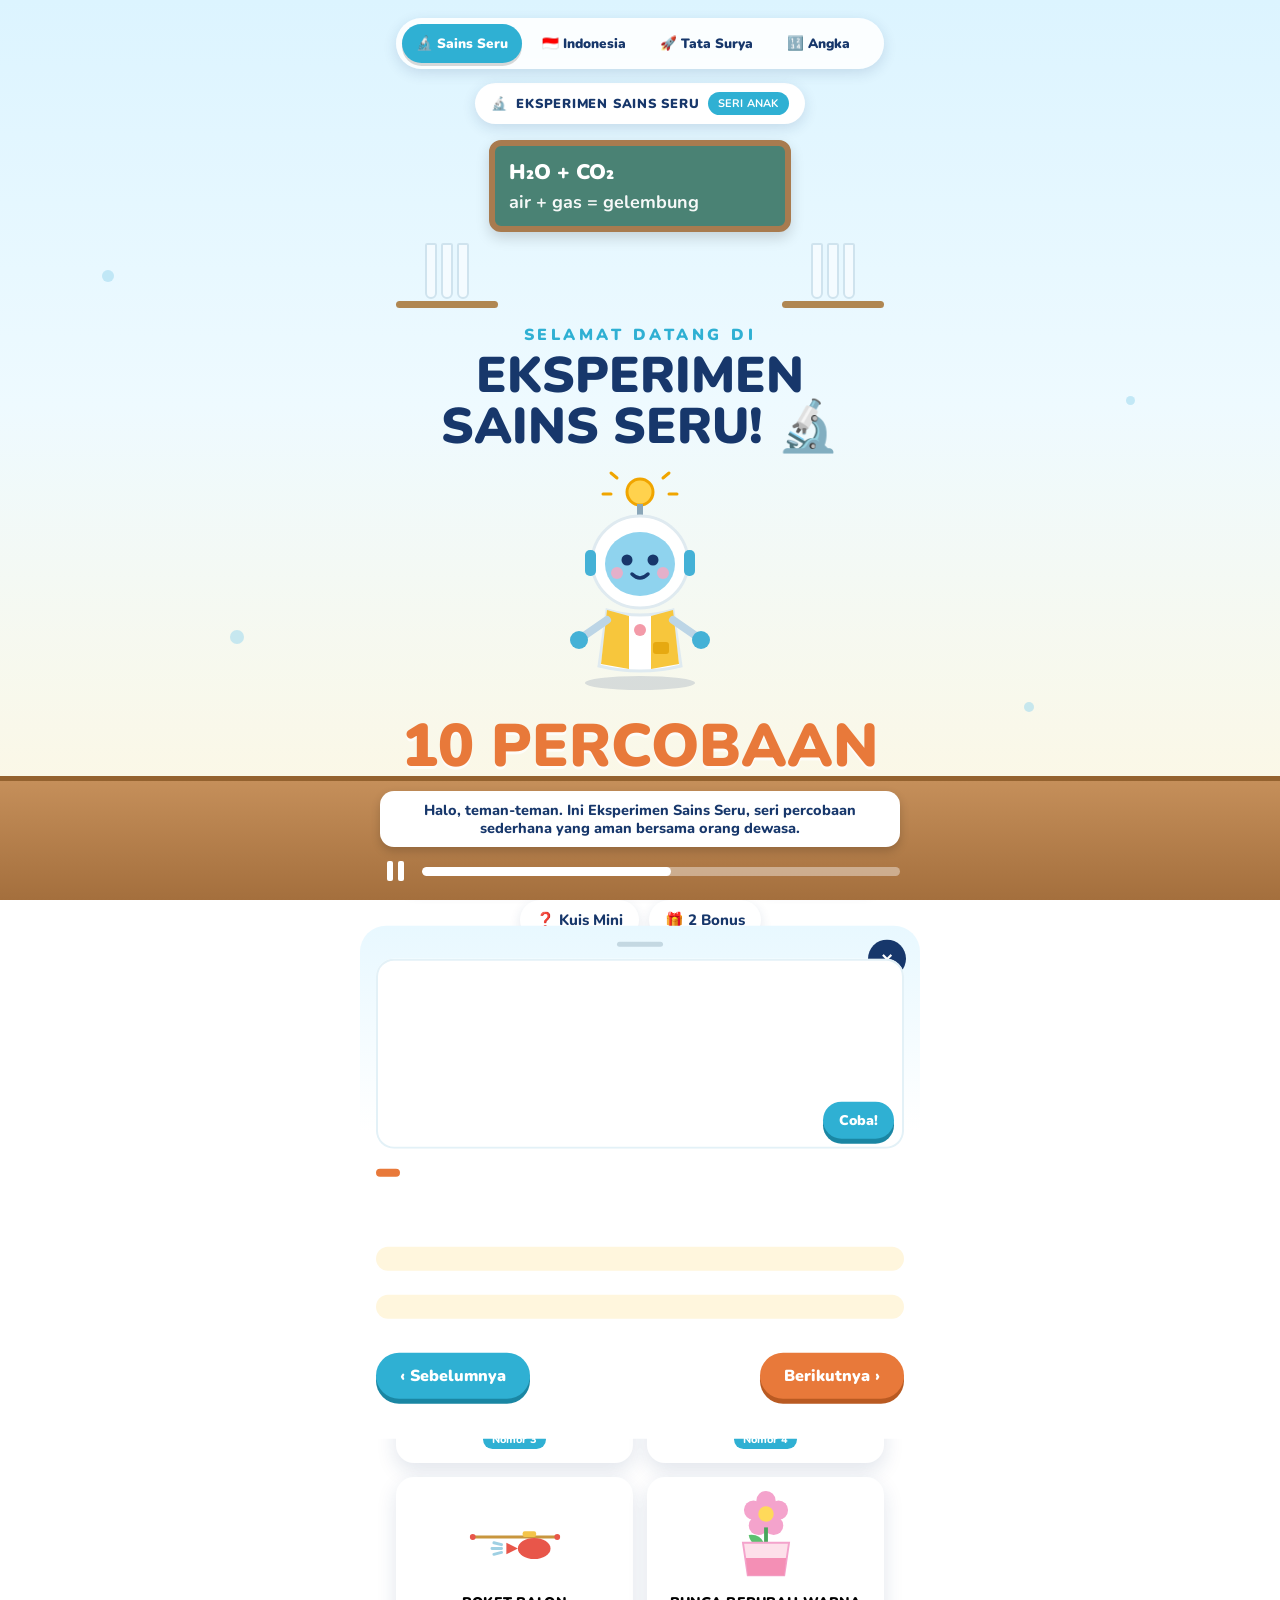
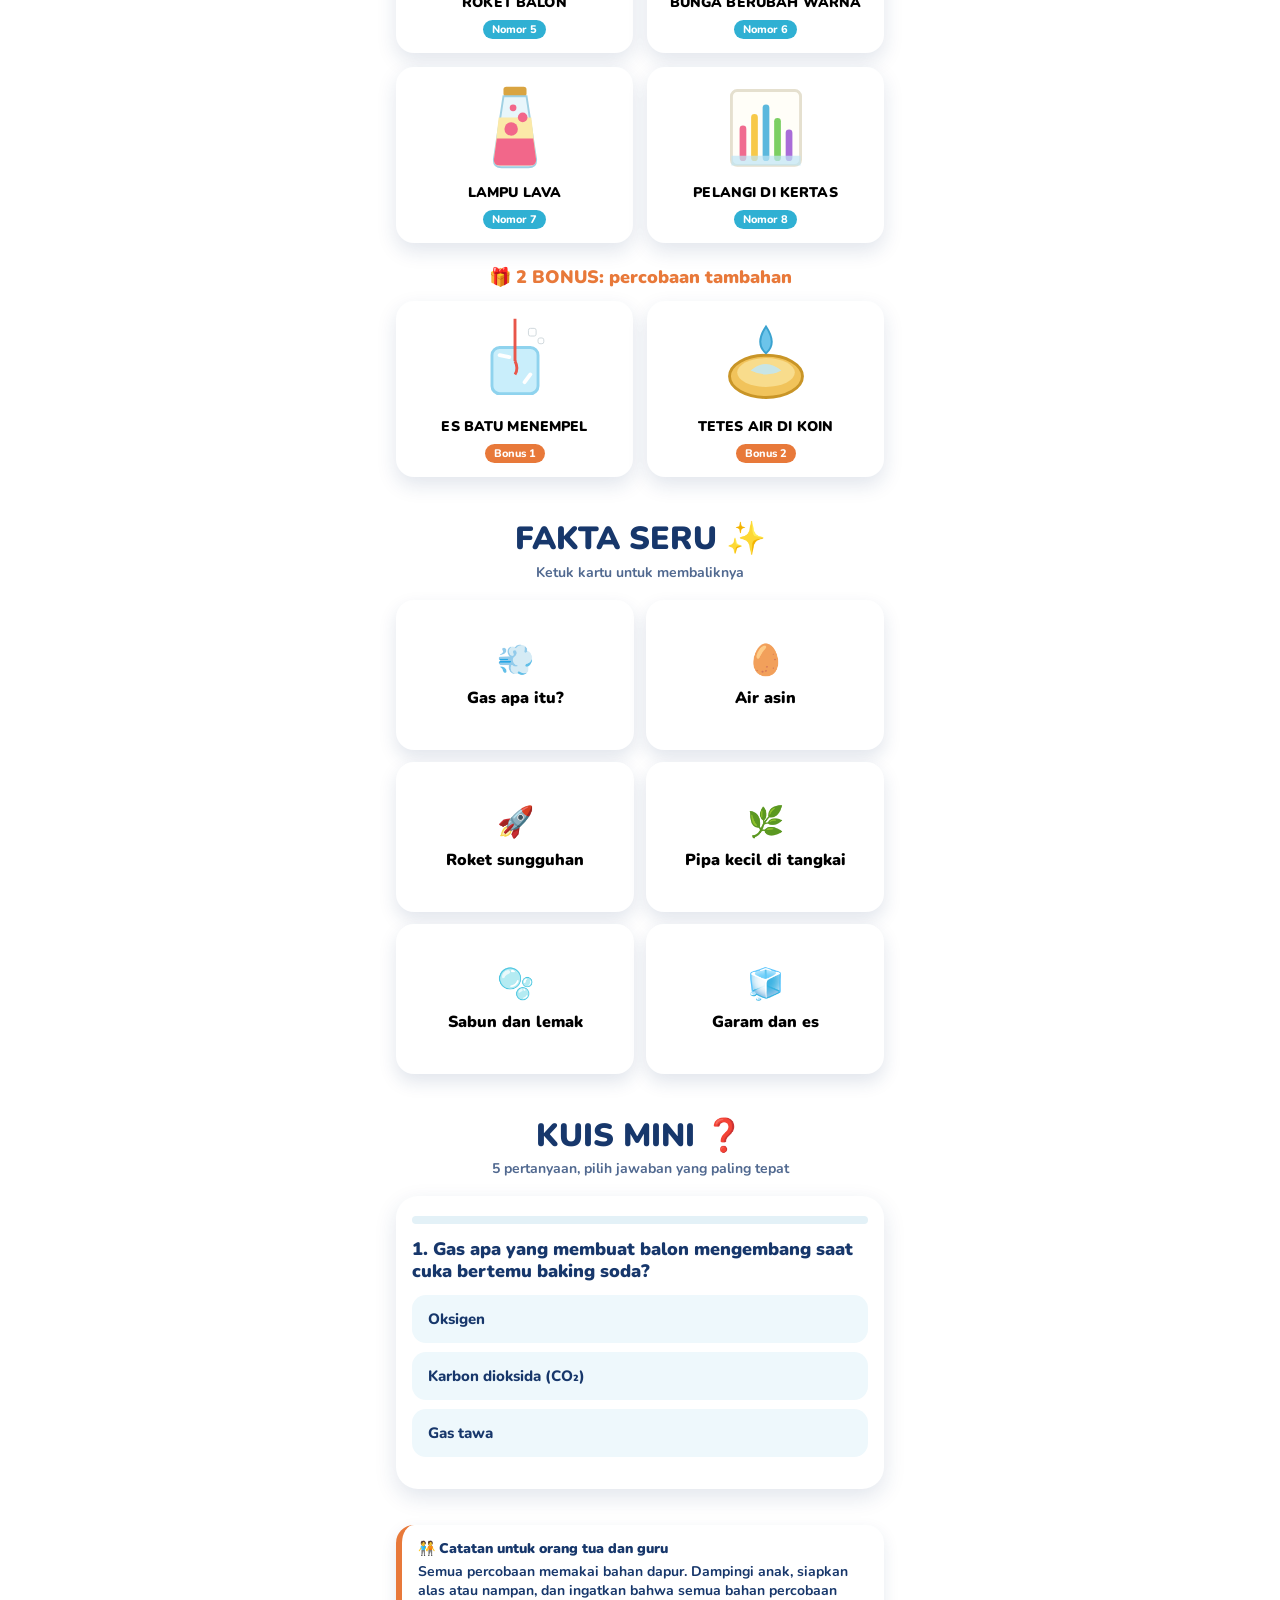
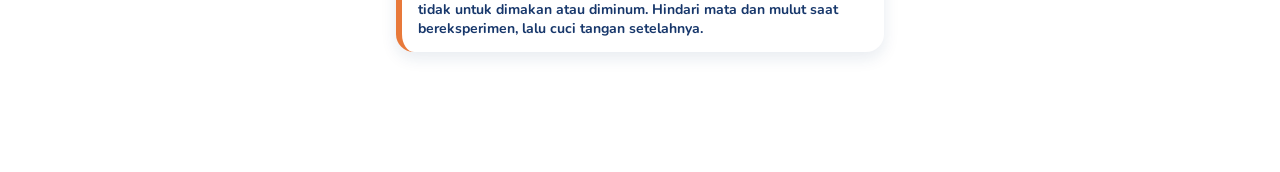
==== seri-anak/index.html @ b51bdd39 "Tambah Seri Anak: Sains, Indonesia, Tata Surya, Angka, Hewan (web interaktif) Co-Authored-By: Claude" ====
<!DOCTYPE html>
<html lang="id">
<head>
<meta charset="utf-8">
<meta name="viewport" content="width=device-width, initial-scale=1">
<title>Eksperimen Sains Seru - Seri Anak</title>
<link rel="preconnect" href="https://fonts.googleapis.com">
<link href="https://fonts.googleapis.com/css2?family=Nunito:wght@600;700;800;900&display=swap" rel="stylesheet">
<style>
:root{
  --navy:#17376b; --orange:#e8793a; --teal:#2fb0d3; --sky1:#dcf4ff; --sky2:#fff7df;
  --wood:#c58f5a; --wood-d:#a46f3d; --board:#4a8274; --board-b:#a87b4f; --card:#fff;
  --pink:#c2417a; --purple:#7a3fa0; --green:#2e9a5b;
}
*{box-sizing:border-box;-webkit-tap-highlight-color:transparent}
html{scroll-behavior:smooth}
body{margin:0;font-family:'Nunito',system-ui,sans-serif;color:var(--navy);
  background:linear-gradient(180deg,var(--sky1) 0%,#eefaff 45%,var(--sky2) 100%);background-attachment:fixed;
  padding-bottom:120px;overflow-x:hidden}
.wrap{max-width:520px;margin:0 auto;padding:18px 16px 0;position:relative}
.dots i{position:fixed;border-radius:50%;background:#9fd8ee;opacity:.55;pointer-events:none;animation:drift 9s ease-in-out infinite}
@keyframes drift{0%,100%{transform:translateY(0)}50%{transform:translateY(-14px)}}

/* pill */
.pill{display:flex;align-items:center;justify-content:center;gap:8px;background:#fff;border-radius:999px;padding:9px 16px;
  box-shadow:0 4px 14px rgba(23,55,107,.14);font-weight:900;font-size:13px;letter-spacing:.06em;margin:0 auto;width:fit-content;max-width:100%}
.pill b{background:var(--teal);color:#fff;border-radius:999px;padding:4px 10px;font-size:11px;letter-spacing:.02em}

/* chalkboard + shelves */
.stage{position:relative;margin-top:16px;min-height:150px}
.board{position:relative;width:62%;margin:0 auto;background:var(--board);border:6px solid var(--board-b);border-radius:12px;padding:12px 14px;color:#fff;
  box-shadow:0 6px 14px rgba(0,0,0,.15);z-index:2}
.board .f{font-weight:900;font-size:clamp(15px,4.6vw,21px)}
.board .t{font-weight:700;font-size:clamp(13px,4vw,18px);opacity:.95;margin-top:4px}
.shelf{position:absolute;bottom:-18px;width:21%;display:flex;flex-direction:column;align-items:center}
.shelf.l{left:0}.shelf.r{right:0}
.tubes{display:flex;gap:4px;align-items:flex-end}
.tube{width:12px;height:56px;border:2px solid #cfe3ee;border-radius:3px 3px 8px 8px;background:#f4fbff;position:relative;overflow:hidden}
.tube span{position:absolute;left:0;right:0;bottom:0;border-radius:0 0 6px 6px;animation:fill 4s ease-in-out infinite}
@keyframes fill{0%,100%{height:48%}50%{height:62%}}
.bar{height:7px;border-radius:5px;background:#b08752;width:100%;margin-top:2px}

h1,h2{margin:0}
.hello{text-align:center;margin-top:34px}
.hello small{display:block;font-weight:900;letter-spacing:.22em;color:var(--teal);font-size:clamp(12px,3.6vw,16px)}
.hello h1{font-size:clamp(34px,10vw,50px);line-height:1.02;font-weight:900;margin-top:4px}
.big{font-size:clamp(38px,12vw,60px);font-weight:900;color:var(--orange);text-align:center;line-height:1;margin:22px 0 14px;text-shadow:0 3px 0 rgba(255,255,255,.7)}
.chips{display:flex;flex-wrap:wrap;gap:10px;justify-content:center}
.chip{background:#fff;border-radius:999px;padding:10px 16px;font-weight:800;font-size:15px;box-shadow:0 4px 12px rgba(23,55,107,.12);border:0;font-family:inherit;color:var(--navy);cursor:pointer}
.chip:active{transform:scale(.96)}

/* robot */
.robot{display:block;margin:18px auto 0;width:170px;animation:bob 3s ease-in-out infinite;cursor:pointer}
@keyframes bob{0%,100%{transform:translateY(0)}50%{transform:translateY(-10px)}}
.bulb{animation:glow 2s ease-in-out infinite}
@keyframes glow{0%,100%{opacity:.55}50%{opacity:1}}
.shadow{width:110px;height:14px;border-radius:50%;background:rgba(23,55,107,.14);margin:-4px auto 0;animation:sh 3s ease-in-out infinite}
@keyframes sh{0%,100%{transform:scaleX(1)}50%{transform:scaleX(.8)}}

section{margin-top:44px;scroll-margin-top:74px}
.sec-title{font-size:clamp(24px,7.4vw,32px);font-weight:900;text-align:center;line-height:1.1}
.sec-sub{text-align:center;font-weight:700;opacity:.75;margin:6px 0 18px;font-size:14px}

/* grid cards */
.grid{display:grid;grid-template-columns:repeat(2,1fr);gap:14px}
.card{background:#fff;border-radius:18px;padding:12px 10px 14px;box-shadow:0 8px 20px rgba(23,55,107,.13);text-align:center;border:0;font-family:inherit;cursor:pointer;
  display:flex;flex-direction:column;align-items:center;gap:8px;transition:transform .15s}
.card:active{transform:scale(.96)}
.card:hover{transform:translateY(-3px)}
.card svg{width:100%;max-width:120px;height:96px}
.card .nm{font-weight:900;font-size:14px;letter-spacing:.01em;text-transform:uppercase}
.card .num{font-size:11px;font-weight:800;color:#fff;background:var(--teal);border-radius:999px;padding:2px 9px}
.card.bonus .num{background:var(--orange)}
.bonus-head{margin:22px 0 12px;text-align:center;font-weight:900;font-size:18px;color:var(--orange)}

/* fakta */
.facts{display:grid;grid-template-columns:repeat(2,1fr);gap:12px}
.flip{perspective:700px;height:150px;cursor:pointer;border:0;background:none;padding:0;font-family:inherit}
.flip .in{position:relative;width:100%;height:100%;transition:transform .5s;transform-style:preserve-3d}
.flip.on .in{transform:rotateY(180deg)}
.face{position:absolute;inset:0;border-radius:18px;backface-visibility:hidden;display:flex;align-items:center;justify-content:center;text-align:center;padding:12px;box-shadow:0 8px 18px rgba(23,55,107,.13)}
.face.fr{background:#fff;font-weight:900;font-size:16px;flex-direction:column;gap:6px}
.face.fr em{font-style:normal;font-size:30px}
.face.bk{background:var(--teal);color:#fff;transform:rotateY(180deg);font-weight:700;font-size:13.5px;line-height:1.35}

/* kuis */
.quiz{background:#fff;border-radius:22px;padding:20px 16px;box-shadow:0 8px 22px rgba(23,55,107,.13)}
.qprog{height:8px;border-radius:6px;background:#e3f1f7;overflow:hidden;margin-bottom:14px}
.qprog i{display:block;height:100%;background:var(--orange);width:0;transition:width .3s}
.qtext{font-weight:900;font-size:18px;line-height:1.25;margin-bottom:12px}
.opt{display:block;width:100%;text-align:left;font-family:inherit;font-weight:800;font-size:15px;color:var(--navy);background:#eef8fc;border:2px solid transparent;border-radius:14px;padding:12px 14px;margin-bottom:9px;cursor:pointer}
.opt.ok{background:#d9f5e3;border-color:var(--green)}
.opt.no{background:#ffe1e1;border-color:#d9534f}
.exp{font-weight:700;font-size:14px;background:#fff6dd;border-radius:12px;padding:10px 12px;margin-top:4px;display:none}
.btn{font-family:inherit;font-weight:900;font-size:16px;background:var(--orange);color:#fff;border:0;border-radius:999px;padding:12px 24px;cursor:pointer;box-shadow:0 5px 0 #b95a22}
.btn:active{transform:translateY(3px);box-shadow:0 2px 0 #b95a22}
.btn.alt{background:var(--teal);box-shadow:0 5px 0 #1a86a3}
.center{text-align:center;margin-top:12px}
.score{font-size:56px;font-weight:900;color:var(--orange);text-align:center}

.safe{margin-top:36px;background:#fff;border-radius:18px;padding:14px 16px;font-weight:700;font-size:14px;box-shadow:0 6px 16px rgba(23,55,107,.1);border-left:6px solid var(--orange)}
.safe b{display:block;font-weight:900;margin-bottom:4px}

/* sheet */
.veil{position:fixed;inset:0;background:rgba(10,30,60,.5);opacity:0;pointer-events:none;transition:opacity .25s;z-index:50}
.veil.on{opacity:1;pointer-events:auto}
.sheet{position:fixed;left:0;right:0;bottom:0;max-height:92vh;overflow:auto;background:linear-gradient(180deg,#e8f8ff,#fff 40%);border-radius:26px 26px 0 0;
  transform:translateY(105%);transition:transform .35s cubic-bezier(.2,.8,.2,1);z-index:60;padding:16px 16px 40px;max-width:560px;margin:0 auto}
.sheet.on{transform:none}
.grab{width:46px;height:5px;border-radius:4px;background:#c4d8e2;margin:0 auto 10px}
.x{position:absolute;right:14px;top:14px;width:38px;height:38px;border-radius:50%;border:0;background:#17376b;color:#fff;font-size:20px;font-weight:900;cursor:pointer}
.sheet h3{margin:0 44px 0 0;font-size:24px;font-weight:900;line-height:1.1}
.tagline{font-weight:800;color:var(--teal);font-size:13px;letter-spacing:.06em;margin-bottom:8px}
.demo{position:relative;background:#fff;border-radius:18px;height:190px;margin:12px 0;display:flex;align-items:center;justify-content:center;overflow:hidden;box-shadow:inset 0 0 0 2px #e3f1f7}
.demo svg{height:150px;width:auto;max-width:90%}
.demo .go{position:absolute;bottom:10px;right:10px;font-size:14px;padding:9px 16px}
.b{position:absolute;border-radius:50%;background:rgba(255,255,255,.85);border:2px solid var(--teal);animation:rise 1.8s ease-out forwards;pointer-events:none}
@keyframes rise{from{transform:translateY(0) scale(.5);opacity:1}to{transform:translateY(-150px) scale(1.2);opacity:0}}
.sp{position:absolute;font-size:22px;animation:pop 1.2s ease-out forwards;pointer-events:none}
@keyframes pop{from{transform:scale(.3);opacity:1}to{transform:translateY(-50px) scale(1.3);opacity:0}}
.slide{animation:zoom 1.4s ease-in forwards}
@keyframes zoom{to{transform:translateX(150px)}}
.h{font-weight:900;font-size:16px;margin:16px 0 8px;display:flex;align-items:center;gap:6px}
.mats{display:flex;flex-wrap:wrap;gap:7px}
.mats span{background:#fff;border-radius:999px;padding:6px 12px;font-weight:800;font-size:13.5px;box-shadow:0 2px 8px rgba(23,55,107,.1)}
.steps{list-style:none;margin:0;padding:0;counter-reset:s}
.steps li{display:flex;gap:10px;align-items:flex-start;background:#fff;border-radius:14px;padding:11px 12px;margin-bottom:8px;font-weight:700;font-size:15px;line-height:1.3;cursor:pointer;
  box-shadow:0 2px 8px rgba(23,55,107,.08);border:2px solid transparent}
.steps li::before{counter-increment:s;content:counter(s);flex:none;width:26px;height:26px;border-radius:50%;background:var(--teal);color:#fff;font-weight:900;display:flex;align-items:center;justify-content:center;font-size:14px}
.steps li.done{background:#e2f7ea;border-color:var(--green);text-decoration:line-through;opacity:.8}
.steps li.done::before{content:"\2713";background:var(--green)}
.why{background:#fff6dd;border-radius:16px;padding:12px 14px;font-weight:700;font-size:15px;line-height:1.4}
.adult{display:inline-block;background:var(--orange);color:#fff;border-radius:999px;padding:4px 12px;font-weight:900;font-size:12px}
.nav{display:flex;gap:10px;justify-content:space-between;margin-top:18px}

/* player bar */
.player{position:fixed;left:0;right:0;bottom:0;z-index:40;background:linear-gradient(180deg,var(--wood) 0,var(--wood-d) 100%);border-top:5px solid #94622f;padding:10px 14px 14px}
.player .in{max-width:520px;margin:0 auto}
.sub{background:#fff;border-radius:14px;padding:10px 14px;font-weight:800;font-size:14.5px;text-align:center;box-shadow:0 4px 10px rgba(0,0,0,.18);min-height:44px;display:flex;align-items:center;justify-content:center;line-height:1.25}
.ctl{display:flex;align-items:center;gap:12px;margin-top:9px}
.pp{width:30px;height:30px;border:0;background:none;padding:0;cursor:pointer;display:flex;gap:5px;align-items:center;justify-content:center}
.pp i{width:6px;height:20px;background:#fff;border-radius:2px}
.pp.paused i:first-child{width:0;height:0;background:none;border-left:16px solid #fff;border-top:10px solid transparent;border-bottom:10px solid transparent;border-radius:0}
.pp.paused i:last-child{display:none}
.track{flex:1;height:9px;border-radius:6px;background:rgba(255,255,255,.4);overflow:hidden}
.track i{display:block;height:100%;width:0;background:#fff;border-radius:6px}


/* ---------- switcher ---------- */
.tabs{position:sticky;top:0;z-index:30;display:flex;gap:6px;background:rgba(255,255,255,.88);backdrop-filter:blur(8px);padding:6px;border-radius:999px;box-shadow:0 4px 14px rgba(23,55,107,.14);margin:0 auto 14px;max-width:100%;overflow-x:auto;scrollbar-width:none}
.tabs::-webkit-scrollbar{display:none}
.tab{flex:none;white-space:nowrap;border:0;font-family:inherit;font-weight:900;font-size:13.5px;padding:10px 14px;border-radius:999px;background:transparent;color:var(--navy);cursor:pointer;transition:background .2s,color .2s}
.tab.on{background:var(--teal);color:#fff;box-shadow:0 3px 0 rgba(0,0,0,.15)}
.view{display:none}.view.on{display:block}

/* ---------- tema Keliling Indonesia ---------- */
body.indo{--navy:#27491f;--teal:#e5484d;--orange:#e07a2f;--pink:#a24a1a;--purple:#7a3fa0;
  background:linear-gradient(180deg,#c9ecff 0%,#e9f8ff 38%,#fdf2c4 72%,#fcecb4 100%);background-attachment:fixed}
body.indo .sec-title,body.indo .hello h1,body.indo .hello small,body.hewan .sec-title,body.hewan .hello h1,body.hewan .hello small{color:#245a1d}
body.hewan .hello small,body.indo .hello small{letter-spacing:.04em;font-size:clamp(20px,6vw,28px)}
body.indo .player{background:linear-gradient(180deg,#4cc3de 0,#2c9cc3 100%);border-top:5px solid #2688ad}
body.indo .track{background:rgba(255,255,255,.4)}
body.indo .sheet{background:linear-gradient(180deg,#dff4ff,#fff 40%)}
body.indo .x{background:#27491f}
.decor{display:none;position:fixed;inset:0;pointer-events:none;z-index:0;overflow:hidden}
body.indo .d-indo,body.hewan .d-indo{display:block}
body.space .d-space{display:block}
body.space .dots{display:none}
.sun{position:absolute;right:-30px;top:70px;width:130px;height:130px;border-radius:50%;background:#f8c93c;box-shadow:0 0 0 22px rgba(248,201,60,.25);animation:sunp 6s ease-in-out infinite}
@keyframes sunp{0%,100%{transform:scale(1)}50%{transform:scale(1.06)}}
.cloud{position:absolute;width:120px;height:34px;border-radius:30px;background:#fff;opacity:.9;filter:blur(1px);animation:cl 28s linear infinite}
.cloud::before{content:"";position:absolute;left:22px;top:-16px;width:56px;height:40px;border-radius:50%;background:#fff}
@keyframes cl{from{transform:translateX(-160px)}to{transform:translateX(560px)}}
.isle{position:absolute;bottom:96px}
.isle svg{display:block}
.wrap,.player{position:relative}
.player{position:fixed}
.wrap{z-index:1}
.gara{display:block;margin:18px auto 0;width:190px;animation:bob 3s ease-in-out infinite;cursor:pointer}
.gara.hop{animation:hop .7s ease-out}
@keyframes hop{0%{transform:translateY(0)}35%{transform:translateY(-40px) rotate(-4deg)}70%{transform:translateY(0) rotate(3deg)}100%{transform:none}}
.pill.indo b{background:#e5484d}
.tk{background:#fff;border-radius:22px;padding:20px 16px;box-shadow:0 8px 22px rgba(23,55,107,.13);text-align:center}
.tk .lab{display:inline-block;background:#ffd24d;color:#6b4a00;font-weight:900;border-radius:999px;padding:5px 14px;font-size:13px;letter-spacing:.04em}
.tkq{font-weight:900;font-size:19px;line-height:1.25;margin:12px 0}
.tka{display:none;background:#e8f7e4;border-radius:14px;padding:12px;font-weight:700;font-size:15px;line-height:1.35;margin-bottom:8px}


/* ---------- tema Tata Surya ---------- */
body.space{--navy:#2a1a6b;--teal:#7b61ff;--orange:#ff7b72;
  background:linear-gradient(180deg,#1a1050 0%,#241766 55%,#2b1d6e 100%);background-attachment:fixed;color:#2a1a6b}
body.space .sec-title,body.space .sp-title{color:#fff}
body.space .sec-sub{color:#fff;opacity:.7}
body.space .bonus-head{color:#ffb36b}
body.space .btn{box-shadow:0 5px 0 #c4514a}
body.space .btn.alt{box-shadow:0 5px 0 #5a43c9}
body.space .pill{background:rgba(255,255,255,.08);color:#fff;border:1px solid rgba(255,255,255,.22);box-shadow:none;margin:0}
body.space .tab.on{box-shadow:0 3px 0 rgba(0,0,0,.2)}
body.space .player{background:linear-gradient(180deg,#2a1b66,#1f1450);border-top:3px solid rgba(255,255,255,.15)}
body.space .sub{background:#d8d0ee;color:#2a1a6b;border:2px solid #e3b05a}
body.space .sheet{color:#2a1a6b}
.d-space i{position:absolute;border-radius:50%;background:#fff;opacity:.8;animation:tw 4s ease-in-out infinite}
@keyframes tw{0%,100%{opacity:.25}50%{opacity:1}}
.neb{position:absolute;width:320px;height:320px;border-radius:50%;filter:blur(70px);opacity:.35}
.sp-title{font-size:clamp(30px,9vw,42px);font-weight:900;text-align:center;line-height:1.1;margin:0}
.hook{display:flex;justify-content:center;align-items:center;gap:14px;margin-top:10px}
.hook .rk{width:150px;animation:bob 3s ease-in-out infinite;cursor:pointer}
.hook .rk.hop{animation:hop .7s ease-out}
.hook .col{display:flex;flex-direction:column;align-items:center;gap:0}
.hook .hp svg{width:100%;display:block}
.flame{animation:fl .5s ease-in-out infinite alternate;transform-origin:70px 146px}
@keyframes fl{from{transform:scaleY(.8)}to{transform:scaleY(1.15)}}
.num10{font-size:clamp(76px,24vw,116px);font-weight:900;text-align:center;line-height:1;margin-top:26px;background:linear-gradient(180deg,#ffb36b,#f58aa0);-webkit-background-clip:text;background-clip:text;color:transparent}
.gobtn{font-family:inherit;font-weight:900;font-size:20px;color:#fff;border:0;border-radius:999px;padding:16px 34px;margin-top:20px;cursor:pointer;background:linear-gradient(90deg,#f7776f,#f88aa0);box-shadow:0 10px 26px rgba(247,119,111,.45)}
.gobtn:active{transform:scale(.97)}
.mmenu{display:flex;flex-direction:column;gap:16px;margin-top:20px}
.mcard{display:flex;align-items:center;gap:14px;background:#fff;border:0;border-radius:18px;padding:16px;text-align:left;font-family:inherit;cursor:pointer;box-shadow:0 8px 20px rgba(0,0,0,.25);color:#2a1a6b}
.mcard .ci{flex:none;width:52px;height:52px;border-radius:50%;display:flex;align-items:center;justify-content:center;font-size:24px}
.mcard b{display:block;font-size:20px;font-weight:900}
.mcard small{display:block;font-size:14px;font-weight:700;color:#6a5aa8;margin-top:2px}
.pgrid{display:grid;grid-template-columns:repeat(4,1fr);gap:18px 6px}
.pgrid.two{grid-template-columns:repeat(2,1fr);max-width:260px;margin:0 auto}
.planet{background:none;border:0;padding:0;font-family:inherit;cursor:pointer;display:flex;flex-direction:column;align-items:center;gap:4px}
.planet .pi{width:100%;max-width:86px;transition:transform .2s}
.planet:active .pi,.planet:hover .pi{transform:scale(1.12)}
.planet .pl{background:#fff;color:#2a1a6b;font-weight:900;font-size:12px;border-radius:999px;padding:4px 9px;box-shadow:0 3px 8px rgba(0,0,0,.25)}
.pgrid .pi svg{width:100%;display:block;overflow:visible}

body.hewan{--navy:#2f4a1f;--teal:#30a030;--orange:#e0783a;--pink:#a24a1a;background:linear-gradient(180deg,#e8f6de 0%,#fcf2c4 55%,#fee2a0 100%);background-attachment:fixed}
body.hewan .player{background:linear-gradient(180deg,#7ccb52,#4c9f31);border-top:5px solid #3f8a27}
body.hewan .x{background:#26591c}
body.angka{--navy:#3b2a63;--teal:#7a5bb5;--orange:#f2873a;--pink:#d1478a;background:linear-gradient(180deg,#fbeefa,#e9f3ff);background-attachment:fixed}
body.angka .player{background:linear-gradient(180deg,#9a7bd6,#7a5bb5);border-top:5px solid #634a9a}
.card img{width:100%;max-width:120px;height:96px;object-fit:contain}
.demo img{height:150px;width:auto;max-width:90%;object-fit:contain}
.grid>.card:last-child:nth-child(odd){grid-column:1/-1;justify-self:center;width:calc(50% - 7px)}
.hewan-m{width:170px;height:auto;display:block;margin:14px auto 0;cursor:pointer;animation:bob 2.6s ease-in-out infinite}
.hewan-m.hop{animation:hop .7s ease-out}
.sq .qt{font-weight:800;font-size:16px;margin-bottom:8px}
.sq .opt{margin-bottom:7px}

/* ---------- pemutar animasi Angka ---------- */
.applayer{background:#fff;border-radius:22px;box-shadow:0 8px 22px rgba(122,91,181,.25);overflow:hidden;border:3px solid var(--c,#7a5bb5);margin:12px 0}
.apstage{position:relative;min-height:300px;padding:14px 10px 8px;display:flex;flex-direction:column;align-items:center;justify-content:center;gap:10px;background:repeating-linear-gradient(#fff 0 31px,#efe9fb 31px 32px);text-align:center}
.aphead{font-weight:900;font-size:22px;line-height:1.1;color:#3b2a63}
.aprow{display:flex;flex-wrap:wrap;justify-content:center;align-items:flex-end;gap:8px 10px;max-width:100%}
.apt{display:flex;flex-direction:column;align-items:center;font-size:36px;line-height:1;opacity:0;transform:scale(.2);animation:appop .5s cubic-bezier(.3,1.6,.5,1) forwards;position:relative}
.apt b{font-size:14px;color:#6b5a93;margin-top:3px;font-weight:800;min-height:17px}
.apt.big{font-size:78px}
.apt.num{font-size:40px;font-weight:900;color:var(--c,#7a5bb5)}
.apt.ev{color:#e05252}.apt.od{color:#2f8fd1}
.apt.op{font-size:30px;font-weight:900;color:#6b5a93}
.apt.res{font-size:34px;font-weight:900;color:#fff;background:#25a85a;border-radius:999px;min-width:54px;height:54px;padding:0 14px;display:flex;align-items:center;justify-content:center;box-shadow:0 6px 14px #25a85a55}
.apt.q{font-size:40px;color:var(--c,#7a5bb5)}
.apt.coin{font-size:16px;font-weight:900;background:#ffe39a;border:3px solid #e8b630;border-radius:14px;padding:10px 9px;color:#7a5a00}
.apt.x::after{content:"";position:absolute;left:-4px;right:-4px;top:38%;height:5px;border-radius:3px;background:#e24b4b;transform:scaleX(0);animation:apcross .4s ease forwards;animation-delay:var(--xd)}
.apt.x{animation-name:appop,apfade;animation-duration:.5s,.5s;animation-fill-mode:forwards,forwards;animation-delay:var(--d),var(--xd)}
@keyframes appop{to{opacity:1;transform:scale(1)}}
@keyframes apcross{to{transform:scaleX(1)}}
@keyframes apfade{from{opacity:1}to{opacity:.35}}
.apnote{background:#fff7d6;border:2px dashed #f0c64a;border-radius:16px;padding:8px 14px;font-weight:800;font-size:14.5px;max-width:94%;opacity:0;animation:appop .5s forwards;animation-delay:var(--nd);color:#3b2a63}
.apcap{background:#fff;border-radius:16px;box-shadow:0 4px 14px rgba(59,42,99,.18);margin:0 10px 10px;padding:10px 14px;font-weight:800;font-size:15.5px;line-height:1.25;text-align:center;min-height:54px;display:flex;align-items:center;justify-content:center;color:#3b2a63}
.apctrl{display:flex;align-items:center;gap:7px;padding:0 10px 12px}
.apctrl button{appearance:none;border:0;background:var(--c,#7a5bb5);color:#fff;border-radius:999px;width:42px;height:42px;font-size:17px;cursor:pointer;font-weight:900;flex:none;font-family:inherit}
.apctrl button.ghost{background:#efe9fb;color:#3b2a63}
.apctrl button.on{background:#25a85a;color:#fff}
.apdots{flex:1;display:flex;gap:5px;justify-content:center}
.apdots i{height:8px;flex:1;max-width:34px;border-radius:99px;background:#e2d9f3;cursor:pointer;position:relative;overflow:hidden}
.apdots i.done{background:var(--c,#7a5bb5)}
.apdots i.cur::after{content:"";position:absolute;inset:0;background:var(--c,#7a5bb5);transform-origin:left;animation:approg var(--dur) linear forwards;animation-play-state:var(--ps,running)}
@keyframes approg{from{transform:scaleX(0)}to{transform:scaleX(1)}}
.apcover{position:absolute;inset:0;background:rgba(255,255,255,.92);display:flex;flex-direction:column;align-items:center;justify-content:center;gap:10px;z-index:3;cursor:pointer;border:0;font-family:inherit;color:#3b2a63}
.apcover .pl{width:80px;height:80px;border-radius:50%;background:var(--c,#7a5bb5);color:#fff;display:flex;align-items:center;justify-content:center;font-size:34px;box-shadow:0 10px 22px rgba(59,42,99,.35)}
.apcover span{font-weight:900;font-size:17px}
.apcover[hidden]{display:none}

.apt svg{max-width:150px;height:auto}
.apt.ico svg{width:150px;height:150px;max-width:none}
.apt.ico img{height:150px;width:auto;object-fit:contain}
.apt.chp{font-size:14.5px;font-weight:900;background:#fff;border:2px solid var(--c,#7a5bb5);border-radius:999px;padding:7px 13px;color:#3b2a63;line-height:1.1;box-shadow:0 3px 8px rgba(59,42,99,.12)}
@media (prefers-reduced-motion:reduce){*{animation:none!important;transition:none!important}}
</style>
</head>
<body>
<div class="dots" aria-hidden="true">
  <i style="width:12px;height:12px;left:8%;top:30%"></i><i style="width:9px;height:9px;left:88%;top:44%;animation-delay:-3s"></i>
  <i style="width:14px;height:14px;left:18%;top:70%;animation-delay:-5s"></i><i style="width:10px;height:10px;left:80%;top:78%;animation-delay:-2s"></i>
</div>
<div class="decor d-indo" aria-hidden="true">
  <div class="sun"></div>
  <div class="cloud" style="top:110px;animation-delay:-6s"></div>
  <div class="cloud" style="top:260px;width:90px;animation-duration:38s;animation-delay:-20s"></div>
  <div class="isle" style="left:-26px"><svg width="130" height="76" viewBox="0 0 120 70"><ellipse cx="60" cy="52" rx="56" ry="14" fill="#6fbf59"/><ellipse cx="50" cy="48" rx="40" ry="10" fill="#8fd36f"/><path d="M62 48V28" stroke="#4a8a3a" stroke-width="4"/><path d="M62 28q-14-2-18 6M62 28q14-2 18 6" stroke="#3f8a3c" stroke-width="5" fill="none" stroke-linecap="round"/></svg></div>
  <div class="isle" style="right:-20px;bottom:130px"><svg width="110" height="64" viewBox="0 0 120 70"><ellipse cx="60" cy="52" rx="56" ry="14" fill="#6fbf59"/><ellipse cx="50" cy="48" rx="40" ry="10" fill="#8fd36f"/><path d="M62 48V28" stroke="#4a8a3a" stroke-width="4"/><path d="M62 28q-14-2-18 6M62 28q14-2 18 6" stroke="#3f8a3c" stroke-width="5" fill="none" stroke-linecap="round"/></svg></div>
</div>
<div class="decor d-space" id="stars" aria-hidden="true"><div class="neb" style="left:-120px;top:120px;background:#6a3a7a"></div><div class="neb" style="right:-140px;top:55%;background:#2c4fa3"></div></div>

<div class="wrap">
  <nav class="tabs" id="tabs" aria-label="Pilih seri"></nav>
  <div id="views"></div>
</div>

<div class="veil" id="veil"></div>
<div class="sheet" id="sheet" role="dialog" aria-modal="true" aria-labelledby="st">
  <div class="grab"></div><button class="x" id="close" aria-label="Tutup">×</button>
  <div class="tagline" id="sn"></div>
  <h3 id="st"></h3>
  <div id="g-player" style="display:none"><div class="applayer" id="applayer"><div class="apstage"><div id="apin" style="display:contents"></div><button class="apcover" id="apcover"><div class="pl">▶</div><span>Putar video</span></button></div><div class="apcap" id="apcap"></div><div class="apctrl"><button class="ghost" id="apprev" aria-label="Adegan sebelumnya">⏮</button><button id="applay" aria-label="Putar atau jeda">▶</button><button class="ghost" id="apnext" aria-label="Adegan berikutnya">⏭</button><div class="apdots" id="apdots"></div><button class="ghost" id="apvoice" aria-label="Suara narasi">🔇</button></div></div></div>
  <div class="demo" id="demo"><div id="ico"></div><button class="btn alt go" id="go">Coba!</button></div>
  <span class="adult" id="adult"></span>
  <div id="g-mats"><div class="h" id="h-mats"></div><div class="mats" id="mats"></div></div>
  <div id="g-steps"><div class="h"><span id="h-steps"></span> <small id="sp" style="font-weight:800;opacity:.6"></small></div><ol class="steps" id="steps"></ol></div>
  <div id="g-fact"><div class="h" id="h-fact"></div><div class="why" id="fact"></div></div>
  <div id="g-why"><div class="h" id="h-why"></div><div class="why" id="why"></div></div>
  <div id="g-q"><div class="h" id="h-q"></div><div class="sq" id="sq"></div></div>
  <div class="nav"><button class="btn alt" id="prev">‹ Sebelumnya</button><button class="btn" id="next">Berikutnya ›</button></div>
</div>

<div class="player">
  <div class="in">
    <div class="sub" id="sub"></div>
    <div class="ctl"><button class="pp" id="pp" aria-label="Jeda teks"><i></i><i></i></button><div class="track"><i id="tr"></i></div></div>
  </div>
</div>

<script>
const $=s=>document.querySelector(s), $$=s=>[...document.querySelectorAll(s)];
const S=(b)=>`<svg viewBox="0 0 100 100" xmlns="http://www.w3.org/2000/svg">${b}</svg>`;

/* =================== IKON SAINS =================== */
const IC={
volcano:S(`<g fill="#f08aa0"><circle cx="40" cy="14" r="3"/><circle cx="55" cy="8" r="2.5"/><circle cx="48" cy="20" r="4" fill="#ff7d5c"/></g><path d="M18 88L40 36h20l22 52z" fill="#8a5a3a"/><path d="M38 38q12-8 24 0l-4 8h-16z" fill="#ff6b4a"/><path d="M46 46q-4 18-8 40M58 46q4 18 8 40" stroke="#ff6b4a" stroke-width="4" stroke-linecap="round" fill="none" opacity=".85"/><circle cx="46" cy="68" r="2.4" fill="#3a2418"/><circle cx="58" cy="68" r="2.4" fill="#3a2418"/><path d="M48 74q4 3 8 0" stroke="#3a2418" stroke-width="2" fill="none" stroke-linecap="round"/><ellipse cx="50" cy="90" rx="38" ry="4" fill="#dde7ee"/>`),
balon:S(`<circle cx="50" cy="26" r="19" fill="#f46a99"/><path d="M50 45l-4 6h8z" fill="#d94a7c"/><rect x="43" y="50" width="14" height="12" fill="#e8f6fb" stroke="#9fd0e3" stroke-width="2"/><path d="M43 62q-16 8-16 24h46q0-16-16-24z" fill="#e8f6fb" stroke="#9fd0e3" stroke-width="2"/><path d="M31 76h38v10H31z" fill="#58d6c2"/><circle cx="42" cy="73" r="2" fill="#fff"/><circle cx="55" cy="70" r="2.5" fill="#fff"/>`),
susu:S(`<ellipse cx="50" cy="60" rx="42" ry="26" fill="#f4f1ea" stroke="#d9d4c8" stroke-width="3"/><ellipse cx="50" cy="58" rx="34" ry="19" fill="#fffdf6"/><circle cx="36" cy="54" r="7" fill="#f7c948"/><circle cx="52" cy="48" r="7" fill="#5bb8dd"/><circle cx="62" cy="62" r="7" fill="#f06c8f"/><circle cx="43" cy="66" r="6" fill="#7ccf62"/><path d="M60 18l-12 36" stroke="#d8a15f" stroke-width="4" stroke-linecap="round"/><circle cx="50" cy="54" r="3.5" fill="#fff"/>`),
telur:S(`<path d="M12 22h30l-3 62H15z" fill="#d4effa" stroke="#9fd0e3" stroke-width="2"/><path d="M58 22h30l-3 62H61z" fill="#bfe6f6" stroke="#9fd0e3" stroke-width="2"/><path d="M13 34h28l-2 50H15z" fill="#bfe6f6"/><ellipse cx="27" cy="72" rx="8" ry="10" fill="#fff3dc" stroke="#e5cfa0" stroke-width="2"/><ellipse cx="73" cy="46" rx="8" ry="10" fill="#fff3dc" stroke="#e5cfa0" stroke-width="2"/><g fill="#fff" opacity=".9"><circle cx="66" cy="74" r="1.6"/><circle cx="74" cy="78" r="1.6"/><circle cx="80" cy="72" r="1.6"/></g>`),
roket:S(`<path d="M6 50h88" stroke="#c8963e" stroke-width="3"/><circle cx="6" cy="50" r="3" fill="#e8564a"/><circle cx="94" cy="50" r="3" fill="#e8564a"/><rect x="58" y="44" width="14" height="6" rx="2" fill="#f3c44a"/><ellipse cx="70" cy="62" rx="17" ry="11" fill="#e8564a"/><path d="M53 62l-12-6v12z" fill="#e8564a"/><path d="M36 58l-8-2M36 62h-10M36 66l-8 2" stroke="#9fd0e3" stroke-width="3" stroke-linecap="round"/>`),
bunga:S(`<g transform="translate(50 26)"><g fill="#f4a3cc"><circle cx="0" cy="-14" r="10"/><circle cx="13" cy="-4" r="10"/><circle cx="8" cy="12" r="10"/><circle cx="-8" cy="12" r="10"/><circle cx="-13" cy="-4" r="10"/></g><circle r="8" fill="#ffd95a"/></g><path d="M50 40v46" stroke="#4aa65c" stroke-width="4"/><path d="M50 62q-16-2-18-14 14-2 18 14z" fill="#5cc06f"/><path d="M26 56h48l-5 34H31z" fill="#fde0ea" stroke="#f4a3cc" stroke-width="2"/><path d="M29 72h42l-2 18H31z" fill="#f48fb5"/>`),
lava:S(`<rect x="38" y="8" width="24" height="10" rx="3" fill="#d9a441"/><path d="M38 18h24l10 66q0 8-8 8H36q-8 0-8-8z" fill="#e8f6fb" stroke="#9fd0e3" stroke-width="2"/><path d="M33 40h34l5 44q0 6-6 6H34q-6 0-6-6z" fill="#fbe9a8"/><path d="M31 62h38l3 22q0 6-6 6H34q-6 0-6-6z" fill="#f2678a"/><circle cx="46" cy="52" r="7" fill="#f2678a"/><circle cx="58" cy="40" r="5" fill="#f2678a"/><circle cx="48" cy="30" r="3.5" fill="#f2678a"/>`),
kertas:S(`<rect x="14" y="12" width="72" height="78" rx="6" fill="#fffef8" stroke="#e5e0cf" stroke-width="3"/><g stroke-linecap="round" stroke-width="7" fill="none"><path d="M26 82V52" stroke="#f06c8f"/><path d="M38 82V40" stroke="#f7c948"/><path d="M50 82V30" stroke="#5bb8dd"/><path d="M62 82V44" stroke="#7ccf62"/><path d="M74 82V56" stroke="#a96cd8"/></g><path d="M14 80h72v10H14z" fill="#bfe6f6" opacity=".7"/>`),
es:S(`<rect x="26" y="36" width="48" height="48" rx="8" fill="#c9eefb" stroke="#8fd3ee" stroke-width="3"/><path d="M34 44l10 2M60 72l6-8" stroke="#fff" stroke-width="4" stroke-linecap="round"/><path d="M50 6v44" stroke="#e8564a" stroke-width="3"/><path d="M50 50q4 8 0 14" stroke="#e8564a" stroke-width="3" fill="none"/><g fill="#fff" stroke="#cfd8dc"><rect x="64" y="16" width="8" height="8" rx="2"/><rect x="74" y="26" width="6" height="6" rx="2"/></g>`),
koin:S(`<ellipse cx="50" cy="66" rx="38" ry="22" fill="#f1c35b" stroke="#c99527" stroke-width="3"/><ellipse cx="50" cy="62" rx="30" ry="15" fill="#f8dc8c"/><path d="M50 14q12 18 0 28q-12-10 0-28z" fill="#6cc4ea" stroke="#3aa2cf" stroke-width="2"/><path d="M34 60q16-14 32 0q-16 8-32 0z" fill="#bfe6f6" opacity=".85"/>`),
/* =================== IKON INDONESIA =================== */
monas:S(`<ellipse cx="50" cy="92" rx="34" ry="4" fill="#dde7ee"/><rect x="24" y="78" width="52" height="12" rx="2" fill="#8fa8d0"/><rect x="40" y="70" width="20" height="10" fill="#a9bde0"/><path d="M46 70L48 24h4l2 46z" fill="#e6edf5" stroke="#c9d6e6" stroke-width="2"/><rect x="43" y="20" width="14" height="5" rx="1" fill="#bfcbe0"/><path d="M50 3q9 10 0 17q-9-7 0-17z" fill="#f7c93e"/><circle cx="48" cy="46" r="1.6" fill="#333"/><circle cx="53" cy="46" r="1.6" fill="#333"/><path d="M48.5 50q2 2 4 0" stroke="#333" fill="none" stroke-width="1.4"/><rect x="47" y="82" width="6" height="8" fill="#8a5a3a"/>`),
pura:S(`<ellipse cx="50" cy="92" rx="36" ry="4" fill="#e3dccb"/><path d="M40 10h20l-4 8H44z" fill="#6b3f26"/><path d="M34 24h32l-4 9H38z" fill="#7a4a2e"/><path d="M28 40h44l-5 10H33z" fill="#6b3f26"/><rect x="34" y="50" width="32" height="38" fill="#b0653a"/><circle cx="43" cy="68" r="2" fill="#2d1a10"/><circle cx="57" cy="68" r="2" fill="#2d1a10"/><ellipse cx="50" cy="78" rx="5" ry="7" fill="#2d1a10"/><circle cx="39" cy="73" r="3" fill="#f08a8a" opacity=".7"/><circle cx="61" cy="73" r="3" fill="#f08a8a" opacity=".7"/><path d="M20 90V62l8-4v32zM80 90V62l-8-4v32z" fill="#8a4f2f"/><path d="M74 30v-14l12 4-12 4" fill="#e04a4a"/><circle cx="50" cy="5" r="2.5" fill="#f7c93e"/>`),
candi:S(`<ellipse cx="50" cy="91" rx="44" ry="4" fill="#ddd6cf"/><rect x="8" y="76" width="84" height="12" rx="3" fill="#8e8579"/><rect x="18" y="64" width="64" height="12" rx="3" fill="#a39a8c"/><rect x="26" y="52" width="48" height="12" rx="3" fill="#8e8579"/><rect x="34" y="42" width="32" height="10" rx="3" fill="#a39a8c"/><path d="M38 42a12 12 0 0 1 24 0z" fill="#8e8579"/><path d="M47 30a3 3 0 0 1 6 0z" fill="#8e8579"/><path d="M50 22v8" stroke="#8e8579" stroke-width="2"/><path d="M20 52a5 5 0 0 1 10 0z M70 52a5 5 0 0 1 10 0z" fill="#8e8579"/><circle cx="42" cy="70" r="1.8" fill="#333"/><circle cx="58" cy="70" r="1.8" fill="#333"/><path d="M46 74q4 3 8 0" stroke="#333" fill="none" stroke-width="1.6"/><circle cx="36" cy="73" r="2.5" fill="#f08a8a" opacity=".7"/><circle cx="64" cy="73" r="2.5" fill="#f08a8a" opacity=".7"/>`),
toba:S(`<path d="M6 40q22-24 44-4 22-20 44 4v22H6z" fill="#7cc653"/><ellipse cx="50" cy="66" rx="44" ry="24" fill="#3fa9dd"/><ellipse cx="50" cy="64" rx="18" ry="9" fill="#7cc653"/><path d="M50 52v8" stroke="#5a7a3a" stroke-width="2"/><circle cx="50" cy="50" r="5" fill="#5da63f"/><circle cx="45" cy="64" r="1.5" fill="#333"/><circle cx="55" cy="64" r="1.5" fill="#333"/><path d="M26 76q6-3 12 0M62 80q6-3 12 0" stroke="#fff" fill="none" stroke-width="2" stroke-linecap="round"/><path d="M26 70l10-2v6z" fill="#d9534f"/>`),
bunaken:S(`<rect x="6" y="20" width="88" height="68" rx="14" fill="#7fd3ee"/><path d="M6 78q44-10 88 0v2a8 8 0 0 1-8 8H14a8 8 0 0 1-8-8z" fill="#f1d9a5"/><g stroke-width="5" stroke-linecap="round" fill="none"><path d="M24 78V56M30 78V50M36 78V58" stroke="#f26a7a"/><path d="M46 78V48M52 78V42M58 78V50" stroke="#f08ad0"/><path d="M68 78V54M74 78V46M80 78V56" stroke="#f7c038"/></g><ellipse cx="38" cy="34" rx="8" ry="4.5" fill="#ff8a3d"/><path d="M46 34l6-4v8z" fill="#ff8a3d"/><ellipse cx="72" cy="30" rx="7" ry="4" fill="#4a7ef0"/><path d="M79 30l6-4v8z" fill="#4a7ef0"/><circle cx="34" cy="33" r="1.2" fill="#222"/><circle cx="68" cy="29" r="1.2" fill="#222"/>`),
rajaampat:S(`<ellipse cx="50" cy="84" rx="44" ry="10" fill="#3fb8d8"/><path d="M22 84V58q4-16 14-18q8-14 18 0q10 4 12 18v26z" fill="#8a8f98"/><path d="M26 60q6-24 16-20q6-14 14-2q8 2 12 22q-20-6-42 0z" fill="#4faa4a"/><circle cx="42" cy="72" r="2" fill="#222"/><circle cx="56" cy="72" r="2" fill="#222"/><path d="M46 77q4 3 8 0" stroke="#222" fill="none" stroke-width="1.8"/><path d="M78 84V58q6-14 14-6v32z" fill="#8a8f98"/><path d="M78 60q6-14 14-8v8z" fill="#4faa4a"/><path d="M10 82q8-3 16 0M60 88q8-3 16 0" stroke="#fff" fill="none" stroke-width="2" stroke-linecap="round"/>`),
komodo:S(`<ellipse cx="50" cy="90" rx="40" ry="4" fill="#e8dcc0"/><path d="M8 78q10 6 20-4" stroke="#7d6e43" stroke-width="7" fill="none" stroke-linecap="round"/><ellipse cx="46" cy="66" rx="28" ry="14" fill="#8a7a4d"/><ellipse cx="78" cy="58" rx="12" ry="9" fill="#8a7a4d"/><circle cx="82" cy="55" r="2" fill="#222"/><path d="M89 60l8 2m0 0l3-3m-3 3l3 3" stroke="#e04a4a" stroke-width="2" fill="none" stroke-linecap="round"/><g stroke="#7d6e43" stroke-width="6" stroke-linecap="round"><path d="M32 76v10M44 78v8M60 78v8M70 74v12"/></g><g fill="#a59560"><circle cx="38" cy="62" r="2.5"/><circle cx="50" cy="60" r="2.5"/><circle cx="62" cy="63" r="2.5"/></g>`),
bromo:S(`<rect x="4" y="76" width="92" height="14" rx="6" fill="#e8d6a8"/><path d="M14 78L38 32h24l24 46z" fill="#7a6a5b"/><path d="M38 32q12-6 24 0l-3 6q-9-4-18 0z" fill="#4e4036"/><g fill="#d8d3cf" opacity=".9"><circle cx="48" cy="24" r="6"/><circle cx="58" cy="16" r="7"/><circle cx="68" cy="10" r="5"/></g><circle cx="45" cy="60" r="2" fill="#222"/><circle cx="55" cy="60" r="2" fill="#222"/><path d="M47 66q3 3 6 0" stroke="#222" fill="none" stroke-width="1.8"/><circle cx="84" cy="22" r="8" fill="#f9c93d"/>`),
lombok:S(`<path d="M4 66h92v22q0 6-6 6H10q-6 0-6-6z" fill="#3fb8d8"/><path d="M10 68L40 22h20l30 46z" fill="#7a6a5b"/><path d="M40 22q10-5 20 0l-3 7q-7-3-14 0z" fill="#3fa9dd"/><ellipse cx="24" cy="68" rx="22" ry="6" fill="#f1d9a5"/><circle cx="44" cy="48" r="2" fill="#222"/><circle cx="56" cy="48" r="2" fill="#222"/><path d="M47 54q3 3 6 0" stroke="#222" fill="none" stroke-width="1.8"/><path d="M80 70V50" stroke="#8a5a3a" stroke-width="3"/><path d="M80 50q-10-4-14 4M80 50q10-4 14 4M80 50q0-10 0-10" stroke="#3f8a3c" stroke-width="4" fill="none" stroke-linecap="round"/><path d="M14 82q8-3 16 0M60 86q8-3 16 0" stroke="#fff" fill="none" stroke-width="2" stroke-linecap="round"/>`),
gadang:S(`<ellipse cx="50" cy="90" rx="40" ry="4" fill="#dccfb6"/><path d="M8 40q6-14 18-20q-2 10 2 18h44q4-8 2-18q12 6 18 20z" fill="#7a2f2f"/><path d="M30 24q10-12 20-4q10-8 20 4z" fill="#8c3a3a"/><rect x="22" y="40" width="56" height="34" fill="#b9753f"/><path d="M26 46h48M26 54h48" stroke="#8a4f26" stroke-width="2"/><rect x="42" y="58" width="16" height="16" rx="2" fill="#4a2a14"/><g fill="#8a4f26"><rect x="22" y="74" width="5" height="14"/><rect x="42" y="74" width="5" height="14"/><rect x="53" y="74" width="5" height="14"/><rect x="73" y="74" width="5" height="14"/></g><circle cx="33" cy="62" r="1.8" fill="#222"/><circle cx="67" cy="62" r="1.8" fill="#222"/>`),
tongkonan:S(`<ellipse cx="50" cy="90" rx="40" ry="4" fill="#d8cdb4"/><path d="M6 34q10 4 20 14h48q10-10 20-14-2 16-14 22H20Q8 50 6 34z" fill="#6b3f26"/><path d="M26 48h48v30H26z" fill="#a55a2c"/><path d="M30 54h40M30 62h40" stroke="#e8c55a" stroke-width="2"/><path d="M30 58h40M30 66h40" stroke="#222" stroke-width="2"/><rect x="45" y="66" width="10" height="12" fill="#3a1f10"/><g fill="#7a4a2e"><rect x="28" y="78" width="5" height="12"/><rect x="67" y="78" width="5" height="12"/></g><path d="M8 34q-2-8 6-12M92 34q2-8-6-12" stroke="#6b3f26" stroke-width="4" fill="none" stroke-linecap="round"/>`)
};

/* =================== IKON PLANET =================== */
const FACE=`<circle cx="42" cy="52" r="2.6" fill="#2a1a6b"/><circle cx="58" cy="52" r="2.6" fill="#2a1a6b"/><path d="M43 59q7 7 14 0" stroke="#2a1a6b" stroke-width="2.4" fill="none" stroke-linecap="round"/><circle cx="35" cy="58" r="3.5" fill="#f9a8c1" opacity=".8"/><circle cx="65" cy="58" r="3.5" fill="#f9a8c1" opacity=".8"/>`;
const PL=(k,hi,lo,inner,o={})=>`<svg viewBox="0 0 100 100" xmlns="http://www.w3.org/2000/svg"><defs><radialGradient id="g${k}" cx="35%" cy="30%" r="80%"><stop offset="0" stop-color="${hi}"/><stop offset="1" stop-color="${lo}"/></radialGradient><clipPath id="c${k}"><circle cx="50" cy="50" r="32"/></clipPath></defs>${o.back||''}<circle cx="50" cy="50" r="32" fill="url(#g${k})"/><g clip-path="url(#c${k})">${inner}</g>${o.front||''}${o.face?FACE:''}</svg>`;
const RING=`<g transform="rotate(-18 50 50)">`;
const PLN=(face)=>({
merkurius:PL('mk','#ece6d6','#a39d8e','<circle cx="38" cy="38" r="6" fill="#b5af9f"/><circle cx="60" cy="56" r="8" fill="#b5af9f"/><circle cx="44" cy="66" r="4" fill="#b5af9f"/><circle cx="64" cy="36" r="3" fill="#b5af9f"/>',{face}),
venus:PL('vn','#fbdc90','#d9953d','<path d="M18 40q30 10 64 0M18 58q30-10 64 4" stroke="#e8b25a" stroke-width="5" fill="none" opacity=".7"/>',{face}),
bumi:PL('bm','#7fd0fa','#2a79c9','<path d="M30 36q10-10 20-2 6 10-6 16-10 0-14-14z" fill="#3fae5a"/><path d="M56 56q12-6 18 4-4 12-16 8z" fill="#3fae5a"/><path d="M34 66q8-4 12 4" stroke="#3fae5a" stroke-width="6" fill="none" stroke-linecap="round"/><path d="M26 48q16 6 30-4M44 72q14-4 28-14" stroke="#fff" stroke-width="3" fill="none" opacity=".7" stroke-linecap="round"/>',{face}),
mars:PL('mr','#f5977a','#b9502e','<ellipse cx="38" cy="46" rx="9" ry="6" fill="#a8452a"/><ellipse cx="62" cy="62" rx="10" ry="6" fill="#a8452a"/><ellipse cx="50" cy="24" rx="16" ry="6" fill="#fdf1ea"/>',{face}),
jupiter:PL('jp','#f8e6c8','#c89055','<rect x="10" y="30" width="80" height="7" fill="#c98f58" opacity=".75"/><rect x="10" y="44" width="80" height="8" fill="#e7c796" opacity=".9"/><rect x="10" y="58" width="80" height="7" fill="#c98f58" opacity=".75"/><rect x="10" y="72" width="80" height="6" fill="#e0b98a" opacity=".8"/><ellipse cx="62" cy="64" rx="8" ry="5" fill="#d8553f"/>',{face}),
saturnus:PL('st','#f6e5a7','#c9a85a','<rect x="10" y="32" width="80" height="6" fill="#d9bb6b" opacity=".8"/><rect x="10" y="50" width="80" height="7" fill="#e8d28f" opacity=".9"/><rect x="10" y="66" width="80" height="6" fill="#d9bb6b" opacity=".8"/>',{back:`${RING}<ellipse cx="50" cy="50" rx="47" ry="12" fill="none" stroke="#e2bd62" stroke-width="7"/></g>`,front:`${RING}<path d="M3 50A47 12 0 0 0 97 50" fill="none" stroke="#f0cd74" stroke-width="7"/></g>`,face}),
uranus:PL('ur','#b8f0e6','#4fb7ad','<rect x="10" y="40" width="80" height="6" fill="#d4faf3" opacity=".5"/><rect x="10" y="58" width="80" height="5" fill="#2f9a90" opacity=".25"/>',{face}),
neptunus:PL('np','#86adf6','#2e4fb8','<ellipse cx="62" cy="40" rx="7" ry="4" fill="#223f98"/><path d="M20 62q30 8 60-4" stroke="#a9c4ff" stroke-width="3" fill="none" opacity=".6"/>',{face}),
matahari:PL('sn','#fff08a','#f59d1a','',{back:'<g stroke="#ffb629" stroke-width="5" stroke-linecap="round"><path d="M50 4v10M50 86v10M4 50h10M86 50h10M17 17l7 7M76 76l7 7M83 17l-7 7M24 76l-7 7"/></g>',face:true}),
bulan:PL('mn','#f1f1f1','#a9a9b3','<circle cx="36" cy="38" r="7" fill="#c3c3cc"/><circle cx="62" cy="54" r="9" fill="#c3c3cc"/><circle cx="42" cy="68" r="5" fill="#c3c3cc"/><circle cx="64" cy="34" r="3.5" fill="#c3c3cc"/>',{face})
});
const P=PLN(false), PF=PLN(true);
const ROCKET=`<svg viewBox="0 0 140 200" xmlns="http://www.w3.org/2000/svg"><g class="flame"><path d="M70 146q-13 12 0 36q13-24 0-36z" fill="#ffa62b"/><path d="M70 150q-6 8 0 20q6-12 0-20z" fill="#ffe27a"/></g><path d="M42 112L18 152l26-10z" fill="#d9473f"/><path d="M98 112l24 40-26-10z" fill="#d9473f"/><path d="M70 6C98 38 106 88 100 144H40C34 88 42 38 70 6z" fill="#ef6a5e" stroke="#fff" stroke-width="2"/><circle cx="70" cy="70" r="21" fill="#8fd3ee" stroke="#4aa8c8" stroke-width="5"/><circle cx="62" cy="67" r="2.6" fill="#2a1a6b"/><circle cx="78" cy="67" r="2.6" fill="#2a1a6b"/><path d="M62 76q8 7 16 0" stroke="#2a1a6b" stroke-width="2.6" fill="none" stroke-linecap="round"/><circle cx="55" cy="75" r="3.5" fill="#f9a8c1" opacity=".8"/><circle cx="85" cy="75" r="3.5" fill="#f9a8c1" opacity=".8"/><path d="M41 118h58l1 26H40z" fill="#fff"/><path d="M40.4 128h59.2v7H40.4z" fill="#f7c63c"/></svg>`;
const GARA=`<svg class="gara mascot" viewBox="0 0 200 230" aria-label="Gara si garuda kecil. Ketuk untuk menyapa"><ellipse cx="100" cy="214" rx="46" ry="7" fill="rgba(60,60,40,.15)"/>
<path d="M82 188l-6 24 14-8 10 12 10-12 14 8-6-24z" fill="#8a5524"/>
<path d="M60 128Q18 118 14 168q26 6 52-14z" fill="#8a5524"/><path d="M140 128Q182 118 186 168q-26 6-52-14z" fill="#8a5524"/>
<rect x="40" y="132" width="20" height="40" rx="9" fill="#e8803a"/>
<ellipse cx="100" cy="150" rx="46" ry="52" fill="#c98a3a"/><ellipse cx="100" cy="158" rx="30" ry="34" fill="#fbf0dc"/>
<path d="M62 150Q36 150 30 176q24-2 40-20z" fill="#9b6228" opacity=".9"/><path d="M138 150q26 0 32 26-24-2-40-20z" fill="#9b6228" opacity=".9"/>
<g stroke="#f0a020" stroke-width="4" stroke-linecap="round" fill="none"><path d="M82 198l-4 12M82 198l4 12M118 198l4 12M118 198l-4 12"/></g>
<path d="M70 44l-6-26 18 18zM100 38l-2-30 14 28zM130 44l8-24-20 20z" fill="#8a5524"/>
<circle cx="100" cy="82" r="46" fill="#dca24f"/><ellipse cx="100" cy="96" rx="32" ry="26" fill="#fcefd8"/>
<path d="M52 74Q100 6 148 74Q100 52 52 74z" fill="#d63c3c"/><circle cx="150" cy="76" r="7" fill="#c03030"/><g fill="#fff" opacity=".85"><circle cx="76" cy="52" r="2"/><circle cx="96" cy="44" r="2"/><circle cx="118" cy="50" r="2"/><circle cx="104" cy="58" r="2"/></g>
<circle cx="82" cy="86" r="6.5" fill="#1f1a18"/><circle cx="118" cy="86" r="6.5" fill="#1f1a18"/><circle cx="84" cy="84" r="2" fill="#fff"/><circle cx="120" cy="84" r="2" fill="#fff"/>
<circle cx="66" cy="98" r="7" fill="#f7a8a8" opacity=".75"/><circle cx="134" cy="98" r="7" fill="#f7a8a8" opacity=".75"/>
<path d="M91 94h18l-9 15z" fill="#f5b82e"/>
<path d="M62 122Q100 142 138 122L140 138Q100 158 60 138z" fill="#d63c3c"/><path d="M122 132l24 4-12 30-18-22z" fill="#c23030"/><g fill="#fff" opacity=".9"><circle cx="76" cy="132" r="2"/><circle cx="96" cy="139" r="2"/><circle cx="116" cy="134" r="2"/><circle cx="136" cy="152" r="2"/></g></svg>`;

/* =================== DATA SERI =================== */
const SERIES={};

SERIES.sains={
 tab:'🔬 Sains Seru', body:'', layout:'card',
 lab:{tag:'PERCOBAAN',mats:'🧺 Alat dan bahan',steps:'📋 Langkah',why:'💡 Kenapa bisa begitu?',adult:'👨‍👩‍👧 Bersama orang dewasa',go:'Coba!'},
 hero:`<div class="pill"><span>🔬</span> EKSPERIMEN SAINS SERU <b>SERI ANAK</b></div>
 <div class="stage">
  <div class="shelf l"><div class="tubes"><div class="tube"><span style="background:#f28b8b"></span></div><div class="tube"><span style="background:#5fcfc0;animation-delay:-1s"></span></div><div class="tube"><span style="background:#f7c948;animation-delay:-2s"></span></div></div><div class="bar"></div></div>
  <div class="board"><div class="f">H₂O + CO₂</div><div class="t">air + gas = gelembung</div></div>
  <div class="shelf r"><div class="tubes"><div class="tube"><span style="background:#f7a4c4;animation-delay:-.5s"></span></div><div class="tube"><span style="background:#5bb8dd;animation-delay:-1.5s"></span></div><div class="tube"><span style="background:#a3d96c;animation-delay:-2.5s"></span></div></div><div class="bar"></div></div>
 </div>
 <div class="hello"><small>SELAMAT DATANG DI</small><h1>EKSPERIMEN<br>SAINS SERU! 🔬</h1></div>
 <svg class="robot mascot" viewBox="0 0 170 210" aria-label="Maskot robot sains. Ketuk untuk menyapa">
  <g class="bulb"><circle cx="85" cy="22" r="13" fill="#ffd24d" stroke="#f0a500" stroke-width="3"/><g stroke="#f0a500" stroke-width="3" stroke-linecap="round"><path d="M62 8l-6-5M108 8l6-5M56 24h-8M114 24h8"/></g></g>
  <rect x="82" y="34" width="6" height="16" fill="#8aa6b8"/><ellipse cx="85" cy="92" rx="48" ry="46" fill="#fff" stroke="#dfeaf0" stroke-width="3"/>
  <rect x="30" y="80" width="11" height="26" rx="5" fill="#44b1d6"/><rect x="129" y="80" width="11" height="26" rx="5" fill="#44b1d6"/>
  <ellipse cx="85" cy="94" rx="35" ry="32" fill="#8fd3ee"/><circle cx="72" cy="90" r="5.5" fill="#17376b"/><circle cx="98" cy="90" r="5.5" fill="#17376b"/>
  <circle cx="62" cy="103" r="6" fill="#f9a8c1" opacity=".8"/><circle cx="108" cy="103" r="6" fill="#f9a8c1" opacity=".8"/>
  <path id="mouth" d="M77 104q8 8 16 0" fill="none" stroke="#17376b" stroke-width="3.5" stroke-linecap="round"/>
  <path d="M52 140q33 10 66 0l8 56q-41 10-82 0z" fill="#fff" stroke="#dfeaf0" stroke-width="3"/><path d="M52 140l-6 54 28 5V146zM118 140l6 54-28 5V146z" fill="#f7c63c"/>
  <circle cx="85" cy="160" r="6" fill="#f39aa8"/><rect x="98" y="172" width="16" height="12" rx="3" fill="#e6a911"/>
  <path d="M52 150L26 168" stroke="#bcd5e6" stroke-width="8" stroke-linecap="round"/><circle cx="24" cy="170" r="9" fill="#44b1d6"/>
  <path d="M118 150L144 168" stroke="#bcd5e6" stroke-width="8" stroke-linecap="round"/><circle cx="146" cy="170" r="9" fill="#44b1d6"/></svg>
 <div class="shadow"></div>
 <div class="big" style="margin-top:26px">10 PERCOBAAN<br>SERU!</div>`,
 chips:[['🧪 8 Percobaan Seru','main'],['📋 Langkah Jelas','main'],['✨ Fakta Seru','fakta'],['❓ Kuis Mini','kuis'],['🎁 2 Bonus','bonus']],
 mainTitle:'PERCOBAAN SERU<br>YANG AMAN! 🧪', mainSub:'Ketuk gambar untuk melihat alat, langkah, dan alasannya',
 bonusTitle:'🎁 2 BONUS: percobaan tambahan',
 factsTitle:'FAKTA SERU ✨',
 note:'<b>🧑‍🤝‍🧑 Catatan untuk orang tua dan guru</b>Semua percobaan memakai bahan dapur. Dampingi anak, siapkan alas atau nampan, dan ingatkan bahwa semua bahan percobaan tidak untuk dimakan atau diminum. Hindari mata dan mulut saat bereksperimen, lalu cuci tangan setelahnya.',
 lines:['Halo, teman-teman. Ini Eksperimen Sains Seru, seri percobaan sederhana yang aman bersama orang dewasa.','Ketuk gambar percobaan untuk melihat alat, bahan, dan langkahnya.','Ada gunung meletus, balon mengembang, dan susu yang berwarna-warni.','Ada juga telur yang mengapung, roket balon yang meluncur, dan bunga yang berubah warna.','Jangan lupa cuci tangan setelah bereksperimen.','Sudah selesai? Coba kuis mini di bawah untuk menguji pengetahuanmu.'],
 mascot:'Halo! Aku Robo Sains. Pilih percobaan favoritmu, yuk!', openSay:'Ayo siapkan alat dan bahannya bersama orang dewasa.',
 items:[
{n:'Gunung Meletus',ic:'volcano',fx:'bubbles',col:'#e8793a',mats:['Gelas bekas atau botol kecil','Baking soda 2 sendok makan','Cuka 1/2 gelas','Pewarna makanan merah','Sedikit sabun cuci piring','Nampan'],steps:['Taruh gelas di tengah nampan.','Masukkan baking soda dan setetes sabun cuci piring.','Teteskan pewarna merah supaya lavanya berwarna.','Tuang cuka perlahan, lalu lihat gunungnya meletus!'],why:'Baking soda bertemu cuka dan menghasilkan gas karbon dioksida (CO₂). Gas itu membentuk gelembung yang mendorong busa keluar dari gelas, seperti lava.'},
{n:'Balon Mengembang',ic:'balon',fx:'bubbles',col:'#c2417a',mats:['Botol plastik kecil','Balon','Cuka 1/4 gelas','Baking soda 2 sendok teh','Corong atau kertas yang digulung'],steps:['Tuang cuka ke dalam botol.','Pakai corong untuk memasukkan baking soda ke dalam balon.','Pasang mulut balon di leher botol dengan hati-hati.','Angkat balon supaya baking soda jatuh ke botol, lalu lihat balonnya menggembung.'],why:'Reaksi cuka dan baking soda menghasilkan gas CO₂. Gas itu naik dan mengisi balon sehingga balon mengembang tanpa ditiup.'},
{n:'Susu Pelangi',ic:'susu',fx:'spark',col:'#7a3fa0',mats:['Piring cekung','Susu cair secukupnya','Pewarna makanan beberapa warna','Sabun cuci piring','Kapas lidi (cotton bud)'],steps:['Tuang susu ke piring sampai menutupi dasar.','Teteskan beberapa warna pewarna di permukaan susu.','Celupkan ujung cotton bud ke sabun cuci piring.','Sentuh susu dengan cotton bud tadi dan lihat warnanya menari.'],why:'Sabun mengurangi tegangan permukaan dan menarik lemak di susu. Lemak yang bergerak ikut membawa pewarna, jadi warnanya berputar seperti pelangi.'},
{n:'Telur Mengapung',ic:'telur',fx:'bubbles',col:'#1b7fa0',mats:['2 gelas bening','Air biasa','Garam sekitar 6 sendok makan','1 sendok pengaduk','2 butir telur mentah'],steps:['Isi kedua gelas dengan air sampai 3/4 penuh.','Masukkan garam ke satu gelas dan aduk sampai larut.','Letakkan telur pelan-pelan di gelas air biasa. Telur tenggelam.','Letakkan telur di gelas air garam. Telur mengapung!'],why:'Garam yang larut membuat air lebih padat (massa jenis naik). Kalau air lebih padat dari telur, telur terdorong ke atas dan mengapung.'},
{n:'Roket Balon',ic:'roket',fx:'slide',col:'#c2417a',mats:['Benang panjang 3 sampai 4 meter','Sedotan','Balon','Selotip','Dua kursi sebagai tiang'],steps:['Masukkan benang ke sedotan, lalu ikat kedua ujung benang di dua kursi sampai tegang.','Tiup balon, jepit ujungnya, lalu tempelkan balon di sedotan dengan selotip.','Hitung mundur 3, 2, 1.','Lepaskan jepitan dan lihat roketnya meluncur.'],why:'Udara keluar ke belakang, dan balon terdorong ke depan. Ini disebut aksi dan reaksi: setiap dorongan punya dorongan lawan yang arahnya berlawanan.'},
{n:'Bunga Berubah Warna',ic:'bunga',fx:'spark',col:'#d1478a',mats:['Bunga putih (mawar, krisan, atau seruni)','Gelas berisi air','Pewarna makanan pekat','Gunting (dipegang orang dewasa)'],steps:['Isi gelas dengan air dan teteskan banyak pewarna.','Minta orang dewasa memotong ujung tangkai bunga miring.','Masukkan bunga ke gelas.','Tunggu 1 hari dan lihat kelopaknya berubah warna.'],why:'Tangkai punya pembuluh kecil yang menyedot air ke atas sampai kelopak. Air membawa pewarna, jadi kelopak putih ikut berwarna.'},
{n:'Lampu Lava',ic:'lava',fx:'bubbles',col:'#c83b6b',mats:['Botol bening','Minyak goreng 3/4 botol','Air 1/4 botol','Pewarna makanan','Tablet effervescent (jangan dimakan)'],steps:['Isi botol dengan minyak, lalu tuang air perlahan.','Teteskan pewarna dan tunggu sampai turun ke lapisan air.','Masukkan setengah tablet effervescent.','Lihat gelembung lava naik turun. Boleh tambah tablet lagi.'],why:'Minyak lebih ringan dari air, jadi tidak bercampur dan selalu di atas. Gelembung gas dari tablet mengangkat air berwarna ke atas, lalu turun lagi saat gasnya lepas.'},
{n:'Pelangi di Kertas',ic:'kertas',fx:'spark',col:'#7a3fa0',mats:['Kertas saring atau tisu dapur','Spidol berwarna yang larut air','Gelas berisi sedikit air','Gunting'],steps:['Gunting kertas menjadi strip panjang.','Gambar titik berwarna dekat salah satu ujung strip.','Celupkan ujung strip ke air, titik tidak boleh terendam.','Tunggu beberapa menit dan lihat warnanya terpisah menjadi beberapa warna.'],why:'Air merambat naik lewat serat kertas dan membawa warna tinta. Setiap warna punya kecepatan berbeda, jadi warna campuran terpisah.'}],
 bonus:[
{n:'Es Batu Menempel',ic:'es',fx:'spark',col:'#1b7fa0',mats:['Es batu','Gelas berisi air','Benang 15 cm','Garam secukupnya'],steps:['Apungkan es batu di gelas air.','Letakkan ujung benang di atas es batu.','Taburkan sedikit garam tepat di atas benang.','Tunggu sekitar 1 menit, lalu angkat benang pelan-pelan. Es ikut terangkat!'],why:'Garam membuat es mencair sedikit. Air dingin itu lalu membeku lagi di sekitar benang dan menjepitnya, jadi es bisa terangkat.'},
{n:'Tetes Air di Koin',ic:'koin',fx:'spark',col:'#a8741a',mats:['Koin','Pipet atau sendok kecil','Air','Tisu untuk mengelap'],steps:['Letakkan koin di atas meja datar.','Tebak dulu: berapa tetes air yang muat di atas koin?','Teteskan air satu per satu dan hitung.','Lihat air menggunung sebelum akhirnya tumpah.'],why:'Molekul air saling tarik, itulah tegangan permukaan. Tarikan ini bekerja seperti kulit tipis yang menahan air tetap menggunung.'}],
 facts:[['💨','Gas apa itu?','Gelembung di percobaan gunung meletus adalah gas karbon dioksida (CO₂), gas yang sama dengan di minuman soda.'],['🥚','Air asin','Laut Mati sangat asin sehingga orang bisa mengapung di sana tanpa berenang.'],['🚀','Roket sungguhan','Roket di angkasa juga terdorong ke atas karena menyemburkan gas ke bawah, seperti roket balon.'],['🌿','Pipa kecil di tangkai','Tumbuhan punya pembuluh kecil yang mengalirkan air dari akar sampai ke daun dan bunga.'],['🫧','Sabun dan lemak','Sabun bisa menempel pada air dan lemak sekaligus, makanya sabun bisa membersihkan tangan yang berminyak.'],['🧊','Garam dan es','Garam ditaburkan di jalan saat salju supaya es lebih cepat mencair.']],
 tahu:null,
 quiz:[{q:'Gas apa yang membuat balon mengembang saat cuka bertemu baking soda?',o:['Oksigen','Karbon dioksida (CO₂)','Gas tawa'],a:1,e:'Reaksi cuka dan baking soda menghasilkan karbon dioksida.'},{q:'Kenapa telur mengapung di air garam?',o:['Air garam lebih padat','Telurnya jadi ringan sendiri','Garam melubangi telur'],a:0,e:'Garam membuat air lebih padat, jadi telur terdorong ke atas.'},{q:'Apa yang mendorong roket balon meluncur?',o:['Benangnya menarik','Udara yang keluar dari balon','Sedotannya'],a:1,e:'Udara keluar ke belakang, balon terdorong ke depan.'},{q:'Apa yang dibawa air naik ke kelopak bunga putih?',o:['Pewarna makanan','Es batu','Garam'],a:0,e:'Air naik lewat tangkai membawa pewarna, jadi kelopak berubah warna.'},{q:'Apa yang harus dilakukan sebelum bereksperimen?',o:['Sendirian di kamar','Bersama orang dewasa','Sambil berlari'],a:1,e:'Selalu bereksperimen bersama orang dewasa supaya aman.'}]
};

SERIES.indo={
 tab:'🇮🇩 Indonesia', body:'indo', layout:'card',
 lab:{tag:'TEMPAT HEBAT',mats:'📍 Ada apa di sana?',steps:'🧭 Ayo jelajahi',why:'⭐ Tahukah kamu?',adult:'👨‍👩‍👧 Jelajahi bersama keluarga',go:'Hore!'},
 hero:`<div class="pill indo"><span>🇮🇩</span> KELILING INDONESIA <b>SERI ANAK</b></div>
 <div class="hello" style="margin-top:40px"><small>SELAMAT DATANG DI</small><h1>KELILING<br>INDONESIA! 🇮🇩</h1></div>
 ${GARA}
 <div class="big" style="margin-top:22px">11 TEMPAT<br>HEBAT!</div>`,
 chips:[['🗺️ 9 Tempat Hebat','main'],['✨ Fakta Seru','fakta'],['⭐ TAHUKAH KAMU','tahu'],['❓ Kuis Mini','kuis'],['🎁 2 Bonus','bonus']],
 mainTitle:'BERKELILING KE<br>TEMPAT-TEMPAT HEBAT! 🗺️', mainSub:'Ketuk tempat untuk melihat apa saja yang ada di sana',
 bonusTitle:'🎁 2 BONUS: rumah adat',
 factsTitle:'FAKTA SERU ✨',
 note:null,
 lines:['Selamat datang di Keliling Indonesia, negeri kita bersama Gara si garuda kecil.','Ketuk tempat hebat untuk melihat apa saja yang ada di sana.','Ada Jakarta, Bali, dan Yogyakarta.','Ada juga Danau Toba yang besar, taman laut Bunaken, dan Raja Ampat yang indah di Papua.','Setiap tempat punya fakta seru, tahukah kamu, dan kuis mini yang mudah diikuti anak.'],
 mascot:'Halo! Aku Gara, si garuda kecil. Ayo keliling Indonesia!', openSay:'Ayo bayangkan kamu sedang berkunjung ke sana.',
 items:[
{n:'Jakarta',ic:'monas',em:['🇮🇩','✨','🏙️','⭐'],col:'#9a5a1a',mats:['Pulau Jawa','Monas','Tugu setinggi 132 meter','Kota terbesar di Indonesia'],steps:['Bayangkan berdiri di kaki Monas lalu menengok ke atas.','Cari api emas di puncak Monas.','Naik lift ke puncak untuk melihat kota dari atas.','Jalan-jalan di Taman Monas yang luas.'],why:'Puncak Monas berbentuk api yang dilapisi emas, melambangkan semangat perjuangan bangsa Indonesia yang menyala.'},
{n:'Bali',ic:'pura',em:['🌺','✨','🛕','🌴'],col:'#7a3fa0',mats:['Pulau Bali','Pura','Tari Kecak','Sawah bertingkat'],steps:['Lihat pura dengan atap bertumpuk.','Tonton tari Kecak yang dinyanyikan banyak penari tanpa alat musik.','Lihat sawah bertingkat (terasering) yang hijau.','Dengarkan gamelan, alat musik dari logam.'],why:'Setiap tahun ada Hari Raya Nyepi, hari ketika Bali menjadi sunyi dan bandaranya pun tutup sehari penuh.'},
{n:'Yogyakarta',ic:'candi',em:['🏯','✨','🎭','⭐'],col:'#6b5d4d',mats:['Daerah Istimewa Yogyakarta','Keraton','Candi Prambanan','Jalan Malioboro'],steps:['Kunjungi Keraton, istana Sultan Yogyakarta.','Jalan di Jalan Malioboro yang ramai.','Lihat Candi Prambanan yang tinggi dan runcing.','Dekat sini ada Candi Borobudur di Magelang, Jawa Tengah.'],why:'Candi Borobudur adalah salah satu candi Buddha terbesar di dunia dan punya 72 stupa berlubang. Letaknya tidak jauh dari Yogyakarta.'},
{n:'Danau Toba',ic:'toba',em:['💧','✨','⛵','🌿'],col:'#1b7fa0',mats:['Sumatera Utara','Danau vulkanik','Pulau Samosir','Suku Batak'],steps:['Bayangkan danau yang luas di antara pegunungan.','Cari Pulau Samosir di tengah danau.','Lihat rumah adat Batak dengan atap melengkung.','Naik perahu kecil mengelilingi danau.'],why:'Danau Toba terbentuk dari letusan gunung berapi raksasa puluhan ribu tahun lalu. Ini danau vulkanik terbesar di dunia.'},
{n:'Bunaken',ic:'bunaken',em:['🐠','🫧','🐟','🪸'],col:'#0f7f8f',mats:['Sulawesi Utara','Taman laut','Terumbu karang','Ikan warna-warni'],steps:['Pakai kacamata snorkel lalu lihat ke bawah laut.','Cari ikan kecil yang warna-warni.','Perhatikan dinding karang yang curam ke bawah.','Jaga laut: jangan menyentuh karang.'],why:'Taman Nasional Bunaken punya dinding karang yang sangat curam dan dihuni ratusan jenis ikan. Karangnya perlu dijaga bersama.'},
{n:'Raja Ampat',ic:'rajaampat',em:['🏝️','✨','🐢','🐠'],col:'#2e7d32',mats:['Papua Barat Daya','Ribuan pulau kecil','Terumbu karang','Burung cenderawasih'],steps:['Cari empat pulau besarnya: Waigeo, Batanta, Salawati, dan Misool.','Lihat pulau karang berbentuk jamur di laut biru.','Selami laut yang penuh ikan dan karang.','Kenali burung cenderawasih yang cantik.'],why:'Raja Ampat berarti empat raja. Lautnya terkenal sebagai salah satu yang paling kaya akan jenis ikan dan karang di dunia.'},
{n:'Pulau Komodo',ic:'komodo',em:['🦎','✨','🌴','☀️'],col:'#7d6e43',mats:['Nusa Tenggara Timur','Taman Nasional Komodo','Komodo','Pantai berpasir merah muda'],steps:['Cari komodo, kadal terbesar di dunia.','Lihat dari jauh bersama pemandu, jangan mendekat.','Temukan pantai berpasir merah muda.','Perhatikan padang savana yang kering.'],why:'Komodo hanya hidup liar di beberapa pulau di Indonesia dan bisa tumbuh lebih dari 2 meter.'},
{n:'Gunung Bromo',ic:'bromo',em:['🌋','✨','🌅','⛰️'],col:'#7a4a3a',mats:['Jawa Timur','Gunung berapi','Lautan pasir','Suku Tengger'],steps:['Bangun pagi untuk melihat matahari terbit.','Lihat kawah yang mengeluarkan asap.','Seberangi lautan pasir yang luas.','Kenali suku Tengger yang tinggal di sekitarnya.'],why:'Gunung Bromo masih aktif dan tingginya sekitar 2.300 meter. Setiap tahun suku Tengger mengadakan upacara Yadnya Kasada di sini.'},
{n:'Lombok',ic:'lombok',em:['🏔️','✨','🏖️','⛵'],col:'#0f7f8f',mats:['Nusa Tenggara Barat','Gunung Rinjani','Tiga pulau Gili','Suku Sasak'],steps:['Lihat Gunung Rinjani yang menjulang tinggi.','Cari Danau Segara Anak di dalam kawah Rinjani.','Naik perahu ke Gili Trawangan, Gili Meno, dan Gili Air.','Lihat kain tenun cantik buatan suku Sasak.'],why:'Gili artinya pulau kecil dalam bahasa Sasak. Tiga Gili yang terkenal ada di barat laut Pulau Lombok.'},
{n:'Rumah Gadang',ic:'gadang',em:['🏠','✨','⭐','🌿'],col:'#8c3a3a',mats:['Sumatera Barat','Suku Minangkabau','Rumah adat','Atap gonjong'],steps:['Lihat atap yang runcing dan melengkung ke atas.','Hitung tiang kayu besar penyangga rumah.','Cari ukiran di dinding kayu.','Bayangkan rumah besar yang dihuni satu keluarga besar.'],why:'Atap Rumah Gadang disebut gonjong dan bentuknya seperti tanduk kerbau.'}].slice(0,9),
 bonus:[
{n:'Rumah Gadang',ic:'gadang',em:['🏠','✨','⭐','🌿'],col:'#8c3a3a',mats:['Sumatera Barat','Suku Minangkabau','Rumah adat','Atap gonjong'],steps:['Lihat atap yang runcing dan melengkung ke atas.','Hitung tiang kayu besar penyangga rumah.','Cari ukiran di dinding kayu.','Bayangkan rumah besar yang dihuni satu keluarga besar.'],why:'Atap Rumah Gadang disebut gonjong dan bentuknya seperti tanduk kerbau.'},
{n:'Tongkonan Toraja',ic:'tongkonan',em:['🏠','✨','⭐','⛰️'],col:'#6b3f26',mats:['Sulawesi Selatan','Suku Toraja','Rumah adat Tongkonan','Pegunungan hijau'],steps:['Lihat rumah adat dengan atap melengkung.','Perhatikan ukiran warna merah, hitam, kuning, dan putih.','Lihat sawah hijau di lembah.','Cari tanduk kerbau yang dipajang di depan rumah.'],why:'Rumah adat Toraja bernama Tongkonan, atapnya melengkung seperti perahu.'}],
 facts:[['🏝️','Pulau banyak','Indonesia punya lebih dari 17.000 pulau, jadi disebut negara kepulauan.'],['🗣️','Banyak bahasa','Ada ratusan bahasa daerah dari Sabang sampai Merauke.'],['🦅','Garuda','Burung garuda menjadi lambang negara kita, Garuda Pancasila.'],['🤝','Bhinneka','Bhinneka Tunggal Ika artinya berbeda-beda tetapi tetap satu.'],['🌋','Gunung berapi','Indonesia punya banyak gunung berapi yang masih aktif.'],['🌏','Garis khatulistiwa','Garis khayal khatulistiwa melewati Indonesia, jadi cuacanya hangat sepanjang tahun.']],
 tahu:{title:'TAHUKAH KAMU? ⭐',sub:'Ketuk untuk melihat jawabannya',list:[['Danau vulkanik terbesar di dunia ada di mana?','Di Danau Toba, Sumatera Utara.'],['Apa arti nama Raja Ampat?','Empat raja. Namanya merujuk pada empat pulau besar di sana: Waigeo, Batanta, Salawati, dan Misool.'],['Berapa stupa berlubang di Candi Borobudur?','Ada 72 stupa berlubang, dan di dalamnya ada arca Buddha.'],['Hewan apa kadal terbesar di dunia?','Komodo. Hewan ini hidup liar hanya di Indonesia.'],['Apa yang ada di puncak Monas?','Api berbentuk lidah api yang dilapisi emas.']]},
 quiz:[{q:'Apa lambang negara Indonesia?',o:['Garuda Pancasila','Burung merpati','Harimau'],a:0,e:'Lambang negara kita adalah Garuda Pancasila.'},{q:'Pulau mana yang dijuluki Pulau Dewata?',o:['Sumatera','Bali','Papua'],a:1,e:'Bali dijuluki Pulau Dewata.'},{q:'Taman laut Bunaken ada di provinsi mana?',o:['Sulawesi Utara','Bali','Papua'],a:0,e:'Bunaken ada di Sulawesi Utara, dekat kota Manado.'},{q:'Atap Rumah Gadang bentuknya seperti apa?',o:['Kubah','Tanduk kerbau','Payung'],a:1,e:'Atap gonjong Rumah Gadang bentuknya seperti tanduk kerbau.'},{q:'Bhinneka Tunggal Ika artinya apa?',o:['Berbeda-beda tetapi tetap satu','Maju terus pantang mundur','Rajin pangkal pandai'],a:0,e:'Artinya berbeda-beda tetapi tetap satu.'}]
};

SERIES.space={
 tab:'🚀 Tata Surya', body:'space', layout:'planet',
 lab:{tag:'PLANET',mats:'🪐 Kenalan singkat',steps:'🧑‍🚀 Misi penjelajah',why:'🤔 Tahukah kamu?',adult:'🧑‍🚀 Jelajahi bersama keluarga',go:'Meluncur!'},
 hero:`<div class="pill"><span>🚀</span> PETUALANGAN TATA SURYA</div>
 <h1 class="sp-title" style="margin-top:34px">Anak Suka<br>Luar Angkasa? 🚀</h1>
 <div class="hook"><div class="rk mascot">${ROCKET}</div><div class="col"><div class="hp" style="width:92px">${PF.bumi}</div><div class="hp" style="width:128px">${PF.saturnus}</div><div class="hp" style="width:92px">${PF.jupiter}</div></div></div>
 <div class="num10">10</div><div class="sp-title" style="font-size:clamp(26px,8vw,36px)">PETUALANGAN SERU!</div>
 <div class="center"><button class="gobtn" data-go="space-main">▶ MULAI PETUALANGAN</button></div>
 <h2 class="sp-title" style="margin-top:44px;font-size:clamp(26px,8vw,34px)">Kenapa Seru?</h2>
 <div class="mmenu">
  <button class="mcard" data-go="space-fakta"><span class="ci" style="background:#f06a6a">⭐</span><span><b>Fakta Seru</b><small>Ilmu planet dibuat gampang dan lucu</small></span></button>
  <button class="mcard" data-go="space-tahu"><span class="ci" style="background:#3fc9b8">🤔</span><span><b>Tahukah Kamu</b><small>Fakta wow yang bikin melongo</small></span></button>
  <button class="mcard" data-go="space-kuis"><span class="ci" style="background:#f7b52c">❓</span><span><b>Kuis Mini</b><small>Uji ingatan di akhir tiap petualangan</small></span></button>
 </div>`,
 chips:null,
 mainTitle:'8 Planet Seru!', mainSub:'Ketuk planet untuk berkenalan',
 bonusTitle:'🎁 2 BONUS: Matahari dan Bulan',
 factsTitle:'Fakta Seru ⭐',
 note:null,
 lines:['Halo, penjelajah cilik! Ayo terbang keliling tata surya.','Ketuk planet untuk berkenalan dan mulai misimu.','Ada delapan planet: Merkurius, Venus, Bumi, dan Mars.','Lalu Jupiter, Saturnus, Uranus, dan Neptunus!','Sudah kenal semuanya? Coba kuis mini di bawah.'],
 mascot:'Tiga, dua, satu, meluncur! Ayo mulai petualangan.', openSay:'Siap, penjelajah? Ini misimu untuk planet ini.',
 items:[
{n:'Merkurius',ic:'merkurius',col:'#6a5aa8',mats:['Planet ke-1','Paling kecil','Tidak punya bulan','Penuh kawah'],steps:['Cari Merkurius, planet terdekat dari Matahari.','Bayangkan permukaannya penuh kawah seperti Bulan.','Ingat: satu tahun di sana cuma sekitar 88 hari Bumi.','Gambar Merkurius dengan krayon abu-abu.'],why:'Merkurius sangat cepat mengelilingi Matahari, satu putaran hanya sekitar 88 hari Bumi.'},
{n:'Venus',ic:'venus',col:'#c77a1a',mats:['Planet ke-2','Paling panas','Awan tebal','Tidak punya bulan'],steps:['Cari Venus yang tampak terang di langit.','Bayangkan awan tebal yang menyelimutinya.','Ingat: satu hari di Venus lebih lama dari satu tahunnya.','Gambar Venus dengan krayon kuning oranye.'],why:'Venus lebih panas dari Merkurius meski lebih jauh dari Matahari, karena selimut gasnya yang tebal menahan panas.'},
{n:'Bumi',ic:'bumi',col:'#2a79c9',mats:['Planet ke-3','Rumah kita','Punya 1 bulan','Ada air dan udara'],steps:['Cari Bumi, planet biru tempat kita tinggal.','Lihat lautan biru dan daratan hijau.','Ingat Bulan, teman setia yang mengelilingi Bumi.','Ucapkan terima kasih pada Bumi dan jaga kebersihannya.'],why:'Sekitar 70 persen permukaan Bumi tertutup air. Bumi satu-satunya planet yang kita tahu punya kehidupan.'},
{n:'Mars',ic:'mars',col:'#b9502e',mats:['Planet ke-4','Planet merah','Punya 2 bulan kecil','Gunung tinggi'],steps:['Cari Mars, planet yang tampak kemerahan.','Bayangkan tanah merah penuh debu.','Cari Olympus Mons, gunung tertinggi di tata surya.','Gambar Mars dengan krayon merah bata.'],why:'Mars tampak merah karena tanahnya mengandung karat. Gunung Olympus Mons di sana tingginya sekitar 22 kilometer.'},
{n:'Jupiter',ic:'jupiter',col:'#a56a2c',mats:['Planet ke-5','Planet terbesar','Banyak bulan','Bintik Merah Besar'],steps:['Cari Jupiter, raksasa bergaris-garis cokelat.','Temukan Bintik Merah Besar, badai raksasa.','Ingat: Jupiter planet gas, tidak punya daratan.','Gambar garis-garis Jupiter dengan krayon cokelat.'],why:'Jupiter sangat besar, lebih dari 1.000 Bumi bisa muat di dalamnya. Bulannya lebih dari 90.'},
{n:'Saturnus',ic:'saturnus',col:'#a98a2c',mats:['Planet ke-6','Punya cincin','Banyak bulan','Planet gas'],steps:['Cari Saturnus dengan cincin indahnya.','Bayangkan cincin dari kepingan es dan batu.','Ingat: Saturnus juga planet gas.','Gambar cincin Saturnus yang melingkar.'],why:'Cincin Saturnus terbuat dari kepingan es dan batu, dari yang sekecil butiran sampai sebesar rumah.'},
{n:'Uranus',ic:'uranus',col:'#1f8f86',mats:['Planet ke-7','Biru kehijauan','Sangat dingin','Berputar miring'],steps:['Cari Uranus yang berwarna biru kehijauan.','Bayangkan planet yang berputar miring.','Ingat: Uranus sangat dingin.','Gambar Uranus dengan krayon hijau toska.'],why:'Uranus berputar miring, hampir seperti bola yang menggelinding mengelilingi Matahari.'},
{n:'Neptunus',ic:'neptunus',col:'#2e4fb8',mats:['Planet ke-8','Paling jauh','Biru tua','Angin kencang'],steps:['Cari Neptunus, planet terjauh dari Matahari.','Bayangkan angin sangat kencang di sana.','Ingat: cahaya Matahari di sana sangat redup.','Gambar Neptunus dengan krayon biru tua.'],why:'Satu tahun di Neptunus sama dengan sekitar 165 tahun Bumi, karena jaraknya yang jauh dari Matahari.'}],
 bonus:[
{n:'Matahari',ic:'matahari',col:'#c77a1a',mats:['Bintang','Pusat tata surya','Sangat panas','Sumber cahaya'],steps:['Ingat: Matahari itu bintang, bukan planet.','Bayangkan semua planet berputar mengelilinginya.','Jangan pernah menatap Matahari langsung.','Gambar Matahari dengan krayon kuning.'],why:'Cahaya Matahari butuh sekitar 8 menit untuk sampai ke Bumi.'},
{n:'Bulan',ic:'bulan',col:'#5b5b6b',mats:['Teman Bumi','Penuh kawah','Tanpa udara','Bercahaya di malam hari'],steps:['Lihat Bulan di malam hari.','Cari bayangan kawah di permukaannya.','Ingat: Bulan memantulkan cahaya Matahari.','Gambar bentuk Bulan hari ini.'],why:'Neil Armstrong adalah manusia pertama yang menjejakkan kaki di Bulan, pada tahun 1969.'}],
 facts:[['☀️','Matahari','Matahari adalah bintang, bukan planet. Cahayanya butuh sekitar 8 menit untuk sampai ke Bumi.'],['🔴','Mars merah','Mars tampak merah karena tanahnya mengandung karat.'],['🪐','Cincin Saturnus','Cincin Saturnus terbuat dari kepingan es dan batu.'],['🌊','Bumi biru','Sekitar 70 persen permukaan Bumi tertutup air, makanya Bumi tampak biru dari angkasa.'],['🌀','Bintik Jupiter','Bintik Merah Besar di Jupiter adalah badai raksasa yang sudah berputar lebih dari 150 tahun.'],['🥶','Neptunus jauh','Neptunus sangat jauh dan dingin, cahaya Matahari di sana sangat redup.']],
 tahu:{title:'Tahukah Kamu 🤔',sub:'Ketuk untuk melihat jawabannya',list:[['Planet apa yang paling besar?','Jupiter. Lebih dari 1.000 Bumi muat di dalamnya.'],['Planet mana yang berputar miring seperti menggelinding?','Uranus.'],['Planet apa yang lebih panas dari Merkurius meski lebih jauh dari Matahari?','Venus, karena selimut gasnya yang tebal menahan panas.'],['Pluto itu planet bukan?','Sejak tahun 2006, Pluto disebut planet kerdil, bukan planet.'],['Siapa orang pertama yang berjalan di Bulan?','Neil Armstrong, pada tahun 1969.']]},
 quiz:[{q:'Planet apa yang dijuluki planet merah?',o:['Venus','Mars','Neptunus'],a:1,e:'Mars tampak merah karena tanahnya mengandung karat.'},{q:'Planet mana yang punya cincin paling terkenal?',o:['Saturnus','Merkurius','Bumi'],a:0,e:'Saturnus terkenal dengan cincin es dan batunya.'},{q:'Bumi adalah planet ke berapa dari Matahari?',o:['Kedua','Ketiga','Keempat'],a:1,e:'Bumi planet ketiga, setelah Merkurius dan Venus.'},{q:'Apa nama bintang pusat tata surya kita?',o:['Bulan','Matahari','Jupiter'],a:1,e:'Matahari adalah bintang di pusat tata surya.'},{q:'Planet terbesar di tata surya?',o:['Jupiter','Mars','Bumi'],a:0,e:'Jupiter adalah planet terbesar.'}]
};

/* =================== DUNIA HEWAN HEBAT (dari artifact) =================== */
const IMGH={"lion": "[data-uri]", "elephant": "[data-uri]", "whale": "[data-uri]", "owl": "[data-uri]", "penguin": "[data-uri]", "giraffe": "[data-uri]", "cat": "[data-uri]", "camel": "[data-uri]"};
const MASCOT_H="[data-uri]";
const ANIM=[{"k": "lion", "n": "Singa", "c": "#a56923", "fakta": "Singa hidup berkelompok yang disebut kawanan, dan mereka berburu bersama-sama.", "tahu": "Auman singa bisa terdengar sampai sekitar 8 km jauhnya.", "q": "Siapa si raja savana?", "o": ["Singa", "Penguin", "Lumba-lumba"], "a": 0}, {"k": "elephant", "n": "Gajah", "c": "#6e7da0", "fakta": "Belalai gajah punya ribuan otot. Dipakai untuk minum, mengambil makanan, dan menyapa teman.", "tahu": "Gajah adalah hewan darat terbesar di dunia.", "q": "Apa yang dipakai gajah untuk minum?", "o": ["Ekor", "Belalai", "Telinga"], "a": 1}, {"k": "whale", "n": "Lumba-lumba", "c": "#2378aa", "fakta": "Lumba-lumba bernapas dengan paru-paru lewat lubang di atas kepalanya.", "tahu": "Saat tidur, lumba-lumba mengistirahatkan satu sisi otaknya secara bergantian.", "q": "Lumba-lumba termasuk hewan apa?", "o": ["Ikan", "Mamalia", "Reptil"], "a": 1}, {"k": "owl", "n": "Burung Hantu", "c": "#78462a", "fakta": "Burung hantu aktif di malam hari dan punya penglihatan serta pendengaran yang tajam.", "tahu": "Burung hantu bisa memutar kepalanya sekitar 270 derajat.", "q": "Kapan burung hantu aktif?", "o": ["Siang hari", "Malam hari", "Sore hari"], "a": 1}, {"k": "penguin", "n": "Penguin", "c": "#2a3250", "fakta": "Penguin tidak bisa terbang, tetapi jago sekali berenang.", "tahu": "Sayap penguin berfungsi seperti sirip untuk berenang di air.", "q": "Penguin tidak bisa apa?", "o": ["Berenang", "Terbang", "Berjalan"], "a": 1}, {"k": "giraffe", "n": "Jerapah", "c": "#be8723", "fakta": "Jerapah adalah hewan darat tertinggi, tingginya bisa sampai sekitar 5 meter.", "tahu": "Jerapah punya 7 ruas tulang leher, sama banyak dengan manusia.", "q": "Berapa ruas tulang leher jerapah?", "o": ["3", "7", "12"], "a": 1}, {"k": "cat", "n": "Kucing", "c": "#c8742a", "fakta": "Kucing jago melompat dan hampir selalu mendarat dengan kaki lebih dulu.", "tahu": "Kumis kucing membantu dia merasakan ruang sempit di sekitarnya.", "q": "Untuk apa kumis kucing?", "o": ["Merasakan sekitar", "Untuk terbang", "Untuk minum"], "a": 0}, {"k": "camel", "n": "Onta", "c": "#a07838", "fakta": "Punuk onta menyimpan lemak sebagai cadangan makanan, bukan air.", "tahu": "Onta bisa minum banyak sekali air sekaligus, jadi kuat berjalan jauh di gurun.", "q": "Apa yang disimpan di punuk onta?", "o": ["Air", "Lemak", "Pasir"], "a": 1}];
SERIES.hewan={
 tab:'🦁 Hewan', body:'hewan', layout:'card',
 lab:{tag:'HEWAN',num:'Hewan',fact:'✨ Fakta seru',why:'⭐ TAHUKAH KAMU',quiz:'❓ Kuis mini',adult:'🐾 Belajar bersama keluarga',go:'Hore!'},
 hero:`<div class="pill indo"><span>🐾</span> DUNIA HEWAN HEBAT <b>SERI ANAK</b></div>
 <div class="hello" style="margin-top:40px"><small>SELAMAT DATANG DI</small><h1>DUNIA HEWAN<br>HEBAT! 🐾</h1></div>
 <img class="hewan-m mascot" src="${MASCOT_H}" alt="Maskot Dunia Hewan Hebat">
 <div class="big" style="margin-top:22px;color:#e0783a">8 HEWAN<br>HEBAT!</div>`,
 chips:[['🐾 8 Hewan Hebat','main'],['❓ Kuis Mini','kuis']],
 mainTitle:'BERKENALAN DENGAN<br>PARA HEWAN HEBAT! 🐾', mainSub:'Ketuk salah satu hewan untuk lihat fakta seru, tahukah kamu, dan kuis mini',
 bonusTitle:'', factsTitle:'', note:null,
 lines:['Halo, teman-teman. Ini Dunia Hewan Hebat, seri belajar tentang hewan-hewan istimewa.','Ketuk salah satu hewan untuk lihat fakta seru, tahukah kamu, dan kuis mini.','Ada singa, gajah, lumba-lumba, dan burung hantu.','Ada juga penguin, jerapah, kucing, dan onta.'],
 mascot:'Hai! Aku siap menemani kamu belajar.', openSay:'Ayo kenalan dengan hewan hebat ini.',
 items:ANIM.map(a=>({n:a.n,img:IMGH[a.k],col:a.c,fact:a.fakta,why:a.tahu,q:a.q,o:a.o,a:a.a,em:['🐾','✨','⭐','🌿']})),
 bonus:[], facts:null, tahu:null,
 quiz:ANIM.slice(0,5).map(a=>({q:a.q,o:a.o,a:a.a,e:'Jawaban yang benar: '+a.o[a.a]+'.'}))
};

/* =================== ANGKA & BENTUK AJAIB =================== */
const ANG=`<svg class="gara mascot" viewBox="0 0 200 220" aria-label="Si Angka. Ketuk untuk menyapa"><ellipse cx="100" cy="208" rx="52" ry="8" fill="rgba(60,40,100,.15)"/><path d="M60 186l-10 16h26zM140 186l10 16h-26z" fill="#f2873a"/><circle cx="100" cy="122" r="70" fill="#ffcf5a"/><ellipse cx="100" cy="146" rx="44" ry="36" fill="#ffe9a8"/><polygon points="100,14 108,34 130,36 113,50 119,72 100,60 81,72 87,50 70,36 92,34" fill="#7a5bb5"/><circle cx="76" cy="108" r="7" fill="#3b2a63"/><circle cx="124" cy="108" r="7" fill="#3b2a63"/><circle cx="78" cy="106" r="2.2" fill="#fff"/><circle cx="126" cy="106" r="2.2" fill="#fff"/><circle cx="62" cy="128" r="9" fill="#f9a8c1" opacity=".8"/><circle cx="138" cy="128" r="9" fill="#f9a8c1" opacity=".8"/><path d="M82 132q18 18 36 0" stroke="#3b2a63" stroke-width="5" fill="none" stroke-linecap="round"/><path d="M34 122q-22 10-14 34" stroke="#ffcf5a" stroke-width="14" fill="none" stroke-linecap="round"/><path d="M166 122q22 10 14 34" stroke="#ffcf5a" stroke-width="14" fill="none" stroke-linecap="round"/><text x="16" y="70" font-size="34" font-weight="800" fill="#ef5b5b">1</text><text x="162" y="82" font-size="34" font-weight="800" fill="#2bb8c9">2</text><text x="150" y="36" font-size="30" font-weight="800" fill="#f2b81c">+</text><text x="26" y="34" font-size="26" font-weight="800" fill="#25b9a0">3</text></svg>`;
const AG=(n,emo,col,mats,steps,why,q,o,a,fact)=>({n,emo,col,mats,steps,why,q,o,a,fact,em:['1️⃣','2️⃣','➕','⭐','✨']});
SERIES.angka={
 tab:'🔢 Angka', body:'angka', layout:'card',
 lab:{tag:'PELAJARAN',num:'Pelajaran',mats:'🎬 Isi video',steps:'📖 Naskah singkat',fact:'✨ Fakta seru',why:'🎯 Tujuan belajar',quiz:'❓ Kuis mini',adult:'👨‍👩‍👧 Belajar bersama keluarga',go:'Hore!'},
 hero:`<div class="pill"><span>✨</span> ANGKA &amp; BENTUK AJAIB <b>SERI ANAK</b></div>
 <div class="hello" style="margin-top:40px"><small>SELAMAT DATANG DI</small><h1>ANGKA &amp; BENTUK<br>AJAIB! ✨</h1></div>
 ${ANG}
 <div class="big" style="margin-top:22px">11 PELAJARAN<br>SERU!</div>`,
 chips:[['🔢 9 Pelajaran','main'],['✨ Fakta Seru','fakta'],['❓ Kuis Mini','kuis'],['🎁 2 Bonus','bonus']],
 mainTitle:'AYO BELAJAR<br>BERHITUNG! 🔢', mainSub:'Ketuk pelajaran untuk melihat isi, fakta seru, dan kuis mini',
 bonusTitle:'🎁 2 BONUS: tantangan seru', factsTitle:'FAKTA SERU ✨', note:null,
 lines:['Halo, teman-teman! Hari ini kita belajar berhitung bersama.','Ketuk pelajaran untuk melihat isi, fakta seru, dan kuis mini.','Ada angka, bentuk, tambah, kurang, dan pola.','Ada juga jam, uang, dan dua bonus seru.'],
 mascot:'Halo! Aku Si Angka. Ayo berhitung bersama!', openSay:'Ayo simak pelajarannya, lalu jawab kuis mininya.',
 items:[
  AG('Ayo Berhitung','🎬','#7a5bb5',['Halo, teman-teman!','Ayo hitung bintang!','Fakta seru'],['Halo teman-teman! Hari ini kita belajar berhitung bersama.','Ayo hitung bintangnya. Satu, dua, tiga, empat, lima. Ada lima bintang!','Kita bisa menghitung apa saja. Bintang, buah, bahkan jari tanganmu.'],'Berkenalan dengan maskot dan berani mencoba menghitung benda.','Berapa jumlah apel? 🍎🍎🍎',['2','3','4'],1,'Kita bisa menghitung apa saja: bintang, buah, bahkan jari tangan!'),
  AG('Angka 1 sampai 10','🔢','#ef5b5b',['Angka 1 sampai 10','Hitung anak ayam','Fakta seru'],['Ayo kenalan dengan angka satu sampai sepuluh!','Satu, dua, tiga, empat, lima, enam, tujuh, delapan, sembilan, sepuluh. Ada sepuluh anak ayam!','Angka nol artinya tidak ada. Kalau tidak ada anak ayam, jumlahnya nol.'],'Mengenal dan menghitung angka 1 sampai 10.','Setelah angka 7, angka berapa?',['6','8','9'],1,'Angka 0 artinya tidak ada.'),
  AG('Bentuk di Sekitarku','🔺','#2bb8c9',['Kenalan dengan bentuk','Cari di sekitar kita','Fakta seru'],['Ini lingkaran, ini segitiga, dan ini persegi.','Bola berbentuk lingkaran. Tenda berbentuk segitiga. Jendela berbentuk persegi.','Segitiga punya tiga sisi. Persegi punya empat sisi yang sama panjang.'],'Mengenal lingkaran, segitiga, dan persegi di benda sehari-hari.','Bentuk mana yang punya 3 sisi?',['Lingkaran','Segitiga','Persegi'],1,'Segitiga punya 3 sisi. Persegi punya 4 sisi sama panjang.'),
  AG('Penjumlahan Seru','➕','#f2b81c',['Menggabungkan benda','2 + 3 = ?','Fakta seru'],['Menjumlah artinya menggabungkan. Ayo kita coba!','Dua bintang ditambah tiga bintang. Kita gabungkan semuanya: satu, dua, tiga, empat, lima. Hasilnya lima!','Dua tambah tiga sama dengan tiga tambah dua. Hasilnya tetap lima.'],'Memahami penjumlahan sebagai menggabungkan dua kelompok.','Berapa 3 + 1?',['3','4','5'],1,'Urutan boleh ditukar, hasilnya sama.'),
  AG('Pengurangan Seru','➖','#25b9a0',['Mengambil sebagian','5 − 2 = ?','Fakta seru'],['Mengurang artinya mengambil sebagian. Lalu kita hitung sisanya.','Ada lima kue. Dimakan dua. Sisa berapa? Tinggal tiga!','Benda yang diambil tidak kita hitung lagi. Kita hitung yang tersisa saja.'],'Memahami pengurangan sebagai mengambil sebagian dan menghitung sisa.','Berapa 4 − 1?',['2','3','5'],1,'Yang dicoret tidak dihitung lagi. Hitung yang tersisa saja.'),
  AG('Lebih Banyak dan Sedikit','⚖️','#ee7fa8',['Mana yang lebih banyak?','Bandingkan ikan','Fakta seru'],['Kadang kita perlu membandingkan. Mana yang lebih banyak, mana yang lebih sedikit?','Ikan biru ada tiga. Ikan oranye ada enam. Enam lebih banyak dari tiga. Tiga lebih sedikit dari enam.','Kalau jumlahnya sama, kita sebut sama banyak.'],'Membandingkan dua kelompok benda: lebih banyak, lebih sedikit, sama banyak.','Mana yang lebih banyak?',['2 stroberi','5 stroberi','Sama banyak'],1,'Kalau jumlahnya sama, kita sebut sama banyak.'),
  AG('Pola dan Urutan','🔁','#f59a2b',['Apa itu pola?','Merah, biru, ...','Pola angka'],['Pola adalah susunan yang berulang. Ayo kita cari polanya!','Merah, biru, merah, biru, merah, lalu apa? Biru!','Satu, dua, tiga, satu, dua, tiga, lalu? Kembali ke satu!'],'Mengenali pola berulang dan menebak benda berikutnya.','Pola: hijau, kuning, hijau, kuning, hijau, ... Berikutnya?',['Hijau','Kuning'],1,null),
  AG('Mengenal Waktu','⏰','#3b7de0',['Mengenal jam','Pukul tiga','Pukul tujuh'],['Ini jam dinding. Jarum pendek menunjukkan jam. Jarum panjang menunjukkan menit.','Jarum panjang di angka dua belas, jarum pendek di angka tiga. Ini pukul tiga!','Pukul tujuh pagi. Waktunya berangkat sekolah!'],'Membaca jam tepat: jarum pendek menunjukkan jam.','Jarum panjang di 12, jarum pendek di 9. Pukul berapa?',['Pukul 9','Pukul 12','Pukul 3'],0,'Pukul tujuh pagi, waktunya berangkat sekolah!'),
  AG('Uang dan Berbelanja','🛒','#4caf50',['Beli permen','Kembalian','Fakta seru'],['Dua koin seribu rupiah jadi dua ribu rupiah. Cukup untuk membeli permen!','Bayar lima ribu, es krim dua ribu. Kembaliannya tiga ribu rupiah.','Sebelum membeli, cek dulu apakah uangmu cukup.'],'Mengenal nilai uang sederhana dan menghitung kembalian.','Uangmu Rp5.000. Beli roti Rp3.000. Sisa uangnya?',['Rp1.000','Rp2.000','Rp3.000'],1,'Cek dulu, uangmu cukup atau tidak.')],
 bonus:[
  AG('Genap, Ganjil, dan Lompat Dua','🦘','#2f8fd1',['Genap dan ganjil','Lompat dua-dua','Fakta seru'],['Angka genap: dua, empat, enam, delapan, sepuluh. Angka ganjil: satu, tiga, lima, tujuh, sembilan.','Ayo lompat dua-dua: dua, empat, enam, delapan, sepuluh!','Angka genap bisa dibagi dua sama rata, tanpa sisa.'],'Membedakan bilangan genap dan ganjil, serta menghitung lompat dua-dua.','Mana yang angka genap?',['5','6','9'],1,'Angka genap bisa dibagi dua sama rata, tanpa sisa.'),
  AG('Tantangan Angka Ajaib','✨','#e05252',['Trik angka ajaib','3 → 5 → 4','Giliranmu!'],['Siap melihat trik angka ajaib? Perhatikan baik-baik!','Pikirkan angka tiga. Tambah dua, jadi lima. Kurangi satu, jadi empat!','Sekarang giliranmu! Mulai dari dua, tambah tiga, lalu kurangi satu. Berapa hasilnya?'],'Menggabungkan tambah dan kurang dalam satu tantangan berantai.','2 + 3 − 1 = ?',['3','4','5'],1,'Mulai dari 2, tambah 3, lalu kurangi 1.')],
 facts:[['0️⃣','Angka nol','Angka 0 artinya tidak ada.'],['🔺','Segitiga','Segitiga punya 3 sisi. Persegi punya 4 sisi sama panjang.'],['🤝','Urutan tambah','Dua tambah tiga sama dengan tiga tambah dua. Hasilnya tetap lima.'],['🍪','Mengurang','Benda yang diambil tidak dihitung lagi. Hitung yang tersisa saja.'],['⚖️','Sama banyak','Kalau jumlahnya sama, kita sebut sama banyak.'],['✌️','Genap','Angka genap bisa dibagi dua sama rata, tanpa sisa.']],
 tahu:null,
 quiz:[{q:'Setelah angka 7, angka berapa?',o:['6','8','9'],a:1,e:'Setelah 7 adalah 8.'},{q:'Berapa 3 + 1?',o:['3','4','5'],a:1,e:'Tiga ditambah satu sama dengan empat.'},{q:'Berapa 4 − 1?',o:['2','3','5'],a:1,e:'Empat dikurangi satu sama dengan tiga.'},{q:'Jarum panjang di 12, jarum pendek di 9. Pukul berapa?',o:['Pukul 9','Pukul 12','Pukul 3'],a:0,e:'Jarum pendek menunjukkan jam, jadi pukul 9.'},{q:'Uangmu Rp5.000. Beli roti Rp3.000. Sisa uangnya?',o:['Rp1.000','Rp2.000','Rp3.000'],a:1,e:'5.000 dikurangi 3.000 sama dengan 2.000.'}]
};


/* =================== PEMUTAR ANIMASI ANGKA =================== */
const em=(e,n,badge=true,extra)=>Array.from({length:n},(_,i)=>Object.assign({t:e,b:badge?String(i+1):''},extra&&extra(i)||{}));
const op=t=>({t,cls:'op'}), res=t=>({t,cls:'res'}), big=t=>({t,cls:'big'}), num=(t,c='')=>({t:String(t),cls:'num '+c});
const nums=(a,b)=>{const r=[];for(let i=a;i<=b;i++)r.push(num(i));return r};
const svg=(inner)=>'<svg viewBox="0 0 60 60" width="60" height="60">'+inner+'</svg>';
const SH={c:svg('<circle cx="30" cy="30" r="26" fill="#3cc0d0"/><circle cx="23" cy="24" r="3" fill="#3b2a63"/><circle cx="37" cy="24" r="3" fill="#3b2a63"/><path d="M22 36q8 8 16 0" stroke="#3b2a63" stroke-width="3" fill="none" stroke-linecap="round"/>'),
t:svg('<polygon points="30,6 57,54 3,54" fill="#f26b6b"/><circle cx="24" cy="38" r="3" fill="#3b2a63"/><circle cx="36" cy="38" r="3" fill="#3b2a63"/><path d="M25 46q5 5 10 0" stroke="#3b2a63" stroke-width="3" fill="none" stroke-linecap="round"/>'),
s:svg('<rect x="6" y="6" width="48" height="48" rx="5" fill="#8bd04a"/><circle cx="21" cy="25" r="3" fill="#3b2a63"/><circle cx="39" cy="25" r="3" fill="#3b2a63"/><path d="M22 38q8 8 16 0" stroke="#3b2a63" stroke-width="3" fill="none" stroke-linecap="round"/>')};
function clock(h){
  let c='<svg viewBox="0 0 120 120" width="110" height="110"><circle cx="60" cy="60" r="55" fill="#fff" stroke="#7a5bb5" stroke-width="6"/>';
  for(let i=1;i<=12;i++){const a=i*Math.PI/6;c+=`<text x="${60+40*Math.sin(a)}" y="${60-40*Math.cos(a)+5}" font-size="13" font-weight="800" text-anchor="middle" fill="#3b2a63">${i}</text>`}
  const ha=(h%12)*30*Math.PI/180;
  c+=`<line x1="60" y1="60" x2="${60+26*Math.sin(ha)}" y2="${60-26*Math.cos(ha)}" stroke="#e8553e" stroke-width="6" stroke-linecap="round"/>`;
  c+='<line x1="60" y1="60" x2="60" y2="22" stroke="#2f8fd1" stroke-width="4" stroke-linecap="round"/><circle cx="60" cy="60" r="5" fill="#3b2a63"/></svg>';
  return c}
const Q4=(n)=>({head:'Kuis mini!',rows:[[big('❓')]],narasi:n});
const SC_ANGKA=[
/* pilot */[
 {head:'Halo, teman-teman!',rows:[[big('👋')]],narasi:'Halo teman-teman! Hari ini kita belajar berhitung bersama.'},
 {head:'Ayo hitung bintang!',rows:[em('⭐',5)],narasi:'Ayo hitung bintangnya. Satu, dua, tiga, empat, lima. Ada lima bintang!'},
 {head:'Fakta seru',rows:[[big('💡')]],note:'Kita bisa menghitung apa saja: bintang, buah, bahkan jari tangan!',narasi:'Kita bisa menghitung apa saja. Bintang, buah, bahkan jari tanganmu.'},
 Q4('Sekarang waktunya kuis mini. Ayo jawab ya!')],
/* ep1 */[
 {head:'Angka 1 sampai 10',rows:[nums(1,5),nums(6,10)],narasi:'Ayo kenalan dengan angka satu sampai sepuluh!'},
 {head:'Hitung anak ayam',rows:[em('🐥',10)],narasi:'Satu, dua, tiga, empat, lima, enam, tujuh, delapan, sembilan, sepuluh. Ada sepuluh anak ayam!'},
 {head:'Fakta seru',rows:[[num(0)]],note:'Angka 0 artinya tidak ada.',narasi:'Fakta seru! Angka nol artinya tidak ada. Kalau tidak ada anak ayam, jumlahnya nol.'},
 Q4('Kuis mini! Ayo tebak angkanya.')],
/* ep2 */[
 {head:'Kenalan dengan bentuk',rows:[[{h:SH.c,b:'Lingkaran'},{h:SH.t,b:'Segitiga'},{h:SH.s,b:'Persegi'}]],narasi:'Ini lingkaran, ini segitiga, dan ini persegi.'},
 {head:'Cari di sekitar kita',rows:[[{t:'⚽',b:'lingkaran'},{t:'⛺',b:'segitiga'},{t:'🪟',b:'persegi'}]],narasi:'Bola berbentuk lingkaran. Tenda berbentuk segitiga. Jendela berbentuk persegi.'},
 {head:'Fakta seru',rows:[[{h:SH.t},{h:SH.s}]],note:'Segitiga punya 3 sisi. Persegi punya 4 sisi sama panjang.',narasi:'Segitiga punya tiga sisi. Persegi punya empat sisi yang sama panjang.'},
 Q4('Kuis mini! Ayo tebak bentuknya.')],
/* ep3 */[
 {head:'Menggabungkan benda',rows:[[big('🤝')]],narasi:'Menjumlah artinya menggabungkan. Ayo kita coba!'},
 {head:'2 + 3 = ?',rows:[[...em('⭐',2,false),op('+'),...em('⭐',3,false),op('='),res('5')]],narasi:'Dua bintang ditambah tiga bintang. Kita gabungkan semuanya: satu, dua, tiga, empat, lima. Hasilnya lima!'},
 {head:'Fakta seru',rows:[[num(2),op('+'),num(3),op('='),num(3),op('+'),num(2)]],note:'Urutan boleh ditukar, hasilnya sama.',narasi:'Fakta seru! Dua tambah tiga sama dengan tiga tambah dua. Hasilnya tetap lima.'},
 Q4('Kuis mini! Ayo jumlahkan.')],
/* ep4 */[
 {head:'Mengambil sebagian',rows:[[big('🍪')]],narasi:'Mengurang artinya mengambil sebagian. Lalu kita hitung sisanya.'},
 {head:'5 − 2 = ?',rows:[[...em('🍪',5,false,i=>i>=3?{cls:'x'}:{})],[num(5),op('−'),num(2),op('='),res('3')]],narasi:'Ada lima kue. Dimakan dua. Sisa berapa? Tinggal tiga!'},
 {head:'Fakta seru',rows:[[big('💡')]],note:'Yang dicoret tidak dihitung lagi. Hitung yang tersisa saja.',narasi:'Fakta seru! Benda yang diambil tidak kita hitung lagi. Kita hitung yang tersisa saja.'},
 Q4('Kuis mini! Ayo kurangi.')],
/* ep5 */[
 {head:'Mana yang lebih banyak?',rows:[[big('🤔')]],narasi:'Kadang kita perlu membandingkan. Mana yang lebih banyak, mana yang lebih sedikit?'},
 {head:'Bandingkan ikan',rows:[[...em('🐟',3,false),res('3')],[...em('🐠',6,false),res('6')]],narasi:'Ikan biru ada tiga. Ikan oranye ada enam. Enam lebih banyak dari tiga. Tiga lebih sedikit dari enam.'},
 {head:'Fakta seru',rows:[[big('💡')]],note:'Kalau jumlahnya sama, kita sebut sama banyak.',narasi:'Fakta seru! Kalau jumlahnya sama, kita sebut sama banyak.'},
 Q4('Kuis mini! Mana yang lebih banyak?')],
/* ep6 */[
 {head:'Apa itu pola?',rows:[[big('🔁')]],narasi:'Pola adalah susunan yang berulang. Ayo kita cari polanya!'},
 {head:'Merah, biru, ...',rows:[[{t:'🔴'},{t:'🔵'},{t:'🔴'},{t:'🔵'},{t:'🔴'},{t:'❓',cls:'q'}],[{t:'Jawaban:',cls:'op'},{t:'🔵',cls:'res'}]],narasi:'Merah, biru, merah, biru, merah, lalu apa? Biru!'},
 {head:'Pola angka',rows:[[num(1),num(2),num(3),num(1),num(2),num(3),{t:'?',cls:'q'}],[{t:'Jawaban:',cls:'op'},{t:'1',cls:'res'}]],narasi:'Satu, dua, tiga, satu, dua, tiga, lalu? Kembali ke satu!'},
 Q4('Kuis mini! Ayo lanjutkan polanya.')],
/* ep7 */[
 {head:'Mengenal jam',rows:[[{h:clock(12),b:'Pukul 12'}]],narasi:'Ini jam dinding. Jarum pendek menunjukkan jam. Jarum panjang menunjukkan menit.'},
 {head:'Pukul tiga',rows:[[{h:clock(3),b:'Pukul 3'}]],narasi:'Jarum panjang di angka dua belas, jarum pendek di angka tiga. Ini pukul tiga!'},
 {head:'Pukul tujuh',rows:[[{h:clock(7),b:'Pukul 7'}]],note:'Pukul tujuh pagi, waktunya berangkat sekolah!',narasi:'Pukul tujuh pagi. Waktunya berangkat sekolah!'},
 Q4('Kuis mini! Ayo baca jamnya.')],
/* ep8 */[
 {head:'Beli permen',rows:[[{t:'Rp1.000',cls:'coin'},{t:'Rp1.000',cls:'coin'},op('='),res('Rp2.000')],[{t:'🍬',b:'Rp2.000'}]],narasi:'Dua koin seribu rupiah jadi dua ribu rupiah. Cukup untuk membeli permen!'},
 {head:'Kembalian',rows:[[{t:'Rp5.000',cls:'coin'},op('−'),{t:'Rp2.000',cls:'coin'},op('='),res('Rp3.000')]],narasi:'Bayar lima ribu, es krim dua ribu. Kembaliannya tiga ribu rupiah.'},
 {head:'Fakta seru',rows:[[big('💡')]],note:'Cek dulu, uangmu cukup atau tidak.',narasi:'Fakta seru! Sebelum membeli, cek dulu apakah uangmu cukup.'},
 Q4('Kuis mini! Hitung sisa uangnya.')],
/* bonus1 */[
 {head:'Genap dan ganjil',rows:[Array.from({length:10},(_,i)=>num(i+1,(i+1)%2?'od':'ev'))],narasi:'Angka genap: dua, empat, enam, delapan, sepuluh. Angka ganjil: satu, tiga, lima, tujuh, sembilan.'},
 {head:'Lompat dua-dua',rows:[[num(2,'ev'),op('→'),num(4,'ev'),op('→'),num(6,'ev'),op('→'),num(8,'ev'),op('→'),num(10,'ev')],[{t:'🦘',cls:'big'}]],narasi:'Ayo lompat dua-dua: dua, empat, enam, delapan, sepuluh!'},
 {head:'Fakta seru',rows:[[big('💡')]],note:'Angka genap bisa dibagi dua sama rata, tanpa sisa.',narasi:'Fakta seru! Angka genap bisa dibagi dua sama rata, tanpa sisa.'},
 Q4('Kuis mini! Mana angka genap?')],
/* bonus2 */[
 {head:'Trik angka ajaib',rows:[[big('🎩')]],narasi:'Siap melihat trik angka ajaib? Perhatikan baik-baik!'},
 {head:'3 → 5 → 4',rows:[[num(3),op('+2'),num(5),op('−1'),res('4')]],narasi:'Pikirkan angka tiga. Tambah dua, jadi lima. Kurangi satu, jadi empat!'},
 {head:'Giliranmu!',rows:[[num(2),op('+3'),{t:'?',cls:'q'},op('−1'),{t:'?',cls:'q'}]],note:'Mulai dari 2, tambah 3, lalu kurangi 1.',narasi:'Sekarang giliranmu! Mulai dari dua, tambah tiga, lalu kurangi satu. Berapa hasilnya?',dur:6500},
 Q4('Kuis mini! Cek jawabanmu.')]
];
[...SERIES.angka.items,...SERIES.angka.bonus].forEach((x,i)=>{x.scenes=SC_ANGKA[i]});

/* =================== VIDEO ANIMASI UNTUK SEMUA SERI =================== */
const EV={
 'Gunung Meletus':['🥛','🧂','🔴','🌋'],'Balon Mengembang':['🍶','🎈','🔗','💨'],'Susu Pelangi':['🥛','🎨','🧼','🌈'],'Telur Mengapung':['🥛','🧂','⬇️🥚','⬆️🥚'],
 'Roket Balon':['🧵','🎈','⏱️','🚀'],'Bunga Berubah Warna':['🎨','✂️','🌸','🌷'],'Lampu Lava':['🍶','💧','💊','🫧'],'Pelangi di Kertas':['✂️','🖍️','💧','🌈'],
 'Es Batu Menempel':['🧊','🧵','🧂','⬆️🧊'],'Tetes Air di Koin':['🪙','🤔','💧','🌊'],
 'Jakarta':['🗼','🔥','🛗','🌳'],'Bali':['🛕','💃','🌾','🎶'],'Yogyakarta':['🏯','🛍️','🛕','⛰️'],'Danau Toba':['🏞️','🏝️','🏠','⛵'],'Bunaken':['🤿','🐠','🪸','🌊'],
 'Raja Ampat':['🏝️','⛰️','🐠','🦜'],'Pulau Komodo':['🦎','🧑‍🏫','🏖️','🌾'],'Gunung Bromo':['🌅','🌋','🏜️','🧑‍🌾'],'Lombok':['🏔️','🏞️','⛵','🧵'],
 'Rumah Gadang':['🏠','🪵','🎨','👨‍👩‍👧'],'Tongkonan Toraja':['🏠','🎨','🌾','🐃'],
 'Merkurius':['🔭','🌑','⏱️','🖍️'],'Venus':['🔭','☁️','⏳','🖍️'],'Bumi':['🌍','🌊','🌙','💚'],'Mars':['🔭','🏜️','⛰️','🖍️'],'Jupiter':['🔭','🌀','🎈','🖍️'],
 'Saturnus':['🔭','🪐','🎈','🖍️'],'Uranus':['🔭','🔄','🥶','🖍️'],'Neptunus':['🔭','💨','🌑','🖍️'],'Matahari':['⭐','🪐','🚫👀','🖍️'],'Bulan':['🌙','🕳️','☀️','🖍️']
};
const EMO_H={'Singa':'🦁','Gajah':'🐘','Lumba-lumba':'🐬','Burung Hantu':'🦉','Penguin':'🐧','Jerapah':'🦒','Kucing':'🐱','Onta':'🐪'};
function genScenes(k,s,x){
  const sc=[];
  const intro={sains:`Halo teman-teman! Hari ini kita membuat percobaan ${x.n}. Lakukan bersama orang dewasa ya.`,indo:`Halo teman-teman! Ayo berkunjung ke ${x.n}.`,space:`Halo penjelajah cilik! Ayo berkenalan dengan ${x.n}.`,hewan:`Halo teman-teman! Ayo berkenalan dengan ${x.n}.`}[k];
  sc.push({head:x.n,rows:[[{h:iconHTML(s,x),cls:'ico'}]],narasi:intro});
  if(k==='hewan'){
    sc.push({head:'Fakta seru',rows:[[{t:EMO_H[x.n]||'🐾',cls:'big'}]],narasi:x.fact});
    sc.push({head:'Tahukah kamu?',rows:[[big('⭐')]],narasi:x.why});
    sc.push({head:'Kuis mini!',rows:[[big('❓')]],narasi:x.q+' Ayo jawab kuis mini di bawah!'});
    return sc;
  }
  const ev=EV[x.n]||[];
  const mh={sains:'Alat dan bahan',indo:'Ada apa di sana?',space:'Kenalan singkat'}[k];
  const mn={sains:'Siapkan alat dan bahan: ',indo:'Di sini ada: ',space:'Kenalan singkat: '}[k];
  sc.push({head:mh,rows:[x.mats.map(t=>({t,cls:'chp'}))],narasi:mn+x.mats.join(', ')+'.'});
  const sh={sains:'Langkah',indo:'Jelajah',space:'Misi'}[k];
  x.steps.forEach((t,i)=>sc.push({head:sh+' '+(i+1),rows:[[{t:String(i+1),cls:'num'},{t:ev[i]||'⭐',cls:'big'}]],narasi:t}));
  sc.push({head:{sains:'Kenapa bisa begitu?',indo:'Tahukah kamu?',space:'Tahukah kamu?'}[k],rows:[[big('💡')]],narasi:x.why});
  return sc;
}
['sains','indo','space','hewan'].forEach(k=>{const s=SERIES[k];[...s.items,...s.bonus].forEach(x=>{x.scenes=genScenes(k,s,x)})});

let AP=null;
function apDur(sc){if(sc.dur)return sc.dur;const n=sc.rows.reduce((a,r)=>a+r.length,0);return Math.max(4500,n*600+3200,sc.narasi.length*70+1800)}
function apBuild(sc){
  let d=0;const total=sc.rows.reduce((a,r)=>a+r.length,0),xd=(total*0.6+0.5).toFixed(2)+'s';
  let h=sc.head?`<div class="aphead">${sc.head}</div>`:'';
  sc.rows.forEach(r=>{
    h+='<div class="aprow">';
    r.forEach(t=>{
      const cls=['apt',t.cls||''].join(' ').trim();
      const inner=(t.h||t.t||'')+(t.h||t.b!==undefined?`<b>${t.b||''}</b>`:'');
      h+=`<span class="${cls}" style="--d:${d.toFixed(2)}s;--xd:${xd};animation-delay:${d.toFixed(2)}s">${inner}</span>`;
      d+=0.6;
    });
    h+='</div>';
  });
  if(sc.note)h+=`<div class="apnote" style="--nd:${(d+0.2).toFixed(2)}s">${sc.note}</div>`;
  return h;
}
function apStop(){
  if(AP&&AP.timer){clearTimeout(AP.timer);AP.timer=null}
  try{speechSynthesis.cancel()}catch(e){}
  if(AP)AP.playing=false;
}
function apPlayBtn(){const b=$('#applay');if(b&&AP)b.textContent=AP.playing?'❚❚':'▶'}
function apSpeak(t){try{if(!AP.voice||!window.speechSynthesis)return;speechSynthesis.cancel();const u=new SpeechSynthesisUtterance(t);u.lang='id-ID';u.rate=.9;speechSynthesis.speak(u)}catch(e){}}
function apShow(i,play){
  if(AP.timer){clearTimeout(AP.timer);AP.timer=null}
  const sc=AP.sc[i];AP.i=i;
  $('#apin').innerHTML=apBuild(sc);$('#apcap').textContent=sc.narasi;
  const dur=apDur(sc);
  $('#apdots').innerHTML=AP.sc.map((_,k)=>`<i data-k="${k}" class="${k<i?'done':''} ${k===i?'cur':''}" style="--dur:${dur}ms;--ps:${play?'running':'paused'}"></i>`).join('');
  $('#apcover').hidden=true;
  if(play){
    apSpeak(sc.narasi);
    AP.timer=setTimeout(()=>{
      if(i<AP.sc.length-1)apShow(i+1,true);
      else{AP.playing=false;apPlayBtn();const c=$('#apcover');c.hidden=false;c.innerHTML='<div class="pl">↻</div><span>Putar lagi, atau jawab kuis mini di bawah!</span>';AP.ended=true}
    },dur);
  }
}
function apInit(x){
  apStop();
  AP={sc:x.scenes,i:0,playing:false,timer:null,voice:true,ended:false};
  $('#applayer').style.setProperty('--c',x.col);
  apShow(0,false);
  const c=$('#apcover');c.hidden=false;c.innerHTML='<div class="pl">▶</div><span>Putar video</span>';
  $('#apvoice').textContent='🔊';$('#apvoice').classList.add('on');apPlayBtn();
}
function apStart(){AP.playing=true;AP.ended=false;apPlayBtn();apShow(AP.ended?0:(AP.i>=AP.sc.length-1&&!$('#apcover').hidden?0:AP.i),true)}
$('#apcover').onclick=()=>{if(!AP)return;AP.playing=true;AP.ended=false;apPlayBtn();apShow(AP.i>=AP.sc.length-1?0:AP.i,true)};
$('#applay').onclick=()=>{
  if(!AP)return;
  if(AP.playing){AP.playing=false;if(AP.timer){clearTimeout(AP.timer);AP.timer=null}try{speechSynthesis.cancel()}catch(e){}$$('.apdots i.cur').forEach(e=>e.style.setProperty('--ps','paused'));apPlayBtn();return}
  $('#apcover').click();
};
$('#apprev').onclick=()=>{if(AP)apShow(Math.max(0,AP.i-1),AP.playing)};
$('#apnext').onclick=()=>{if(AP)apShow(Math.min(AP.sc.length-1,AP.i+1),AP.playing)};
$('#apdots').onclick=e=>{const i=e.target.closest('i');if(i&&AP)apShow(+i.dataset.k,AP.playing)};
$('#apvoice').onclick=e=>{if(!AP)return;AP.voice=!AP.voice;e.target.textContent=AP.voice?'🔊':'🔇';e.target.classList.toggle('on',AP.voice);if(!AP.voice){try{speechSynthesis.cancel()}catch(_){}}};

const ORDER=['sains','indo','space','angka','hewan'];
let cs=SERIES.sains, curKey='sains', cur=0;
ORDER.forEach(k=>{const s=SERIES[k];s.all=[...s.items,...s.bonus];s.n=s.items.length;s.qi=0;s.sc=0;s.ti=0});

/* =================== BANGUN TAMPILAN =================== */
function build(k){
  const s=SERIES[k], v=document.createElement('div');v.className='view';v.id='v-'+k;
  let h=s.hero;
  if(s.chips)h+=`<div class="chips">`+s.chips.map(c=>`<button class="chip" data-go="${k}-${c[1]==='bonus'?'bonus':c[1]}">${c[0]}</button>`).join('')+`</div>`;
  const pl=s.layout==='planet';
  h+=`<section id="${k}-main"><h2 class="sec-title">${s.mainTitle}</h2><p class="sec-sub">${s.mainSub}</p><div class="${pl?'pgrid':'grid'}" id="${k}-grid"></div>`+(s.bonus.length?`<div class="bonus-head" id="${k}-bonus">${s.bonusTitle}</div><div class="${pl?'pgrid two':'grid'}" id="${k}-gridB"></div>`:'')+`</section>`;
  if(s.facts)h+=`<section id="${k}-fakta"><h2 class="sec-title">${s.factsTitle}</h2><p class="sec-sub">Ketuk kartu untuk membaliknya</p><div class="facts" id="${k}-facts"></div></section>`;
  if(s.tahu)h+=`<section id="${k}-tahu"><h2 class="sec-title">${s.tahu.title}</h2><p class="sec-sub">${s.tahu.sub}</p><div class="tk" id="${k}-tk"></div></section>`;
  h+=`<section id="${k}-kuis"><h2 class="sec-title">KUIS MINI ❓</h2><p class="sec-sub">5 pertanyaan, pilih jawaban yang paling tepat</p><div class="quiz" id="${k}-quiz"></div></section>`;
  if(s.note)h+=`<div class="safe">${s.note}</div>`;
  v.innerHTML=h;$('#views').appendChild(v);
  s.items.forEach((x,i)=>card(k,x,`#${k}-grid`,i,false));
  if(s.bonus.length)s.bonus.forEach((x,i)=>card(k,x,`#${k}-gridB`,s.n+i,true,i));
  (s.facts||[]).forEach(f=>{const b=document.createElement('button');b.className='flip';b.innerHTML=`<div class="in"><div class="face fr"><em>${f[0]}</em>${f[1]}</div><div class="face bk">${f[2]}</div></div>`;b.onclick=()=>b.classList.toggle('on');$(`#${k}-facts`).appendChild(b)});
  if(s.tahu)renderTK(k);
  renderQ(k);
}
function iconHTML(s,x){
  if(x.img)return `<img src="${x.img}" alt="${x.n}">`;
  if(x.emo)return S(`<text x="50" y="72" font-size="62" text-anchor="middle">${x.emo}</text>`);
  return s.layout==='planet'?P[x.ic]:IC[x.ic];
}
function card(k,x,box,idx,bonus,bi){
  const s=SERIES[k],b=document.createElement('button');
  if(s.layout==='planet'){b.className='planet';b.innerHTML=`<div class="pi">${P[x.ic]}</div><span class="pl">${x.n}</span>`;}
  else{b.className='card'+(bonus?' bonus':'');b.innerHTML=iconHTML(s,x)+`<div class="nm">${x.n}</div><span class="num">${bonus?'Bonus '+(bi+1):(s.lab.num||'Nomor')+' '+(idx+1)}</span>`;}
  b.onclick=()=>openSheet(idx);$(box).appendChild(b);
}
function renderTK(k){
  const s=SERIES[k],t=s.tahu,box=$(`#${k}-tk`),it=t.list[s.ti%t.list.length];
  box.innerHTML=`<span class="lab">⭐ TAHUKAH KAMU?</span><div class="tkq">${it[0]}</div><div class="tka">${it[1]}</div><div class="center" style="margin-top:6px"><button class="btn alt" data-a="show">Lihat jawaban</button> <button class="btn" data-a="next">Berikutnya</button></div>`;
  box.querySelector('[data-a=show]').onclick=()=>{box.querySelector('.tka').style.display='block'};
  box.querySelector('[data-a=next]').onclick=()=>{s.ti++;renderTK(k)};
}
function renderQ(k){
  const s=SERIES[k],box=$(`#${k}-quiz`),Q=s.quiz;
  if(s.qi>=Q.length){
    const m=s.sc===Q.length?'Luar biasa, kamu hebat! 🏆':s.sc>=3?'Bagus sekali! Coba lagi untuk nilai sempurna.':'Tidak apa-apa, baca lagi lalu ulangi kuisnya.';
    box.innerHTML=`<div class="score">${s.sc}/${Q.length}</div><p style="text-align:center;font-weight:800;font-size:17px;margin:4px 0 8px">${m}</p><div class="center"><button class="btn" id="${k}-re">Main lagi</button></div>`;
    $(`#${k}-re`).onclick=()=>{s.qi=0;s.sc=0;renderQ(k)};return;
  }
  const q=Q[s.qi];let locked=false;
  box.innerHTML=`<div class="qprog"><i style="width:${s.qi/Q.length*100}%"></i></div><div class="qtext">${s.qi+1}. ${q.q}</div>`;
  const ex=document.createElement('div');ex.className='exp';
  const w=document.createElement('div');w.className='center';
  const nx=document.createElement('button');nx.className='btn';nx.style.display='none';nx.textContent=s.qi===Q.length-1?'Lihat nilai':'Lanjut';
  nx.onclick=()=>{s.qi++;renderQ(k)};w.appendChild(nx);
  q.o.forEach((t,i)=>{
    const b=document.createElement('button');b.className='opt';b.textContent=t;
    b.onclick=()=>{if(locked)return;locked=true;const os=box.querySelectorAll('.opt');os[q.a].classList.add('ok');if(i===q.a)s.sc++;else b.classList.add('no');ex.style.display='block';ex.textContent=(i===q.a?'Benar! ':'Belum tepat. ')+q.e;nx.style.display='inline-block'};
    box.appendChild(b);
  });
  box.appendChild(ex);box.appendChild(w);
}

/* =================== SHEET =================== */
function openSheet(i){
  cur=i;const s=cs,x=s.all[i],L=s.lab;
  $('#sn').textContent=i<s.n?`${L.tag} ${i+1} DARI ${s.n}`:`BONUS ${i-s.n+1} DARI ${s.bonus.length}`;
  $('#st').textContent=x.n;$('#st').style.color=x.col;
  $('#ico').innerHTML=iconHTML(s,x);
  $('#demo').querySelectorAll('.b,.sp').forEach(e=>e.remove());
  $('#go').textContent=L.go;$('#adult').textContent=L.adult;
  $('#h-mats').textContent=L.mats||'';$('#h-steps').textContent=L.steps||'';$('#h-why').textContent=L.why||'';
  const vis=(id,on)=>{$('#'+id).style.display=on?'':'none'};
  vis('g-player',!!x.scenes);$('#demo').style.display=x.scenes?'none':'';
  if(x.scenes)apInit(x);else apStop();
  vis('g-mats',!!x.mats);vis('g-steps',!!x.steps);vis('g-fact',!!x.fact);vis('g-why',!!x.why);vis('g-q',!!x.q);
  if(x.mats)$('#mats').innerHTML=x.mats.map(m=>`<span>${m}</span>`).join('');
  const ol=$('#steps');ol.innerHTML='';
  (x.steps||[]).forEach(t=>{const li=document.createElement('li');li.textContent=t;li.onclick=()=>{li.classList.toggle('done');cnt()};ol.appendChild(li)});
  cnt();
  if(x.fact){$('#h-fact').textContent=L.fact||'✨ Fakta seru';$('#fact').textContent=x.fact}
  if(x.why)$('#why').textContent=x.why;
  if(x.q){$('#h-q').textContent=L.quiz||'❓ Kuis mini';renderSQ(x)}
  $('#prev').style.visibility=i===0?'hidden':'visible';$('#next').style.visibility=i===s.all.length-1?'hidden':'visible';
  $('#veil').classList.add('on');$('#sheet').classList.add('on');$('#sheet').scrollTop=0;say(s.openSay);
}
function renderSQ(x){
  const box=$('#sq');box.innerHTML=`<div class="qt">${x.q}</div>`;let done=false;
  const fb=document.createElement('div');fb.className='exp';
  x.o.forEach((t,i)=>{const b=document.createElement('button');b.className='opt';b.textContent=t;
    b.onclick=()=>{if(done)return;fb.style.display='block';
      if(i===x.a){b.classList.add('ok');done=true;fb.textContent='Hebat! Jawabanmu benar! 🎉'}
      else{b.classList.add('no');fb.textContent='Hampir! Coba lagi ya.'}};
    box.appendChild(b)});
  box.appendChild(fb);
}
function cnt(){const t=$$('#steps li'),d=$$('#steps li.done');$('#sp').textContent=t.length?`(${d.length}/${t.length} selesai)`:'';if(t.length&&d.length===t.length)say('Hebat! Semua langkah selesai.')}
function closeSheet(){try{apStop()}catch(e){}
 $('#veil').classList.remove('on');$('#sheet').classList.remove('on')}
$('#close').onclick=closeSheet;$('#veil').onclick=closeSheet;
$('#prev').onclick=()=>openSheet(cur-1);$('#next').onclick=()=>openSheet(cur+1);
document.addEventListener('keydown',e=>{if(e.key==='Escape')closeSheet()});
$('#go').onclick=()=>{
  const d=$('#demo'),x=cs.all[cur],ic=$('#ico'),fx=x.fx||'spark';
  if(fx==='slide'){ic.classList.remove('slide');void ic.offsetWidth;ic.classList.add('slide');setTimeout(()=>ic.classList.remove('slide'),1500);return}
  const em=x.em||(cs===SERIES.space?['⭐','✨','🌟','☄️']:['✨','🌈','💧','⭐']);
  for(let k=0;k<(fx==='bubbles'?16:9);k++){
    const e=document.createElement('span');
    if(fx==='bubbles'){const z=8+Math.random()*16;e.className='b';e.style.cssText=`width:${z}px;height:${z}px;left:${25+Math.random()*50}%;bottom:${10+Math.random()*30}%;animation-delay:${Math.random()*.6}s`}
    else{e.className='sp';e.textContent=em[k%em.length];e.style.cssText=`left:${12+Math.random()*76}%;top:${20+Math.random()*55}%;animation-delay:${Math.random()*.5}s`}
    d.appendChild(e);setTimeout(()=>e.remove(),2600);
  }
};
if(true){
  $('#demo').classList.add('demo');
}

/* =================== SUBTITLE ala video =================== */
let li=0,pr=0,paused=false,hold=null;
const sub=$('#sub'),tr=$('#tr');
function say(t){sub.textContent=t;pr=0;tr.style.width='0';hold=Date.now()+6000}
setInterval(()=>{
  if(paused)return;
  if(hold&&Date.now()<hold)return;
  hold=null;pr+=1;tr.style.width=Math.min(100,pr/50*100)+'%';
  if(pr>=50){pr=0;li=(li+1)%cs.lines.length;sub.textContent=cs.lines[li];tr.style.width='0'}
},100);
$('#pp').onclick=function(){paused=!paused;this.classList.toggle('paused',paused)};

/* =================== NAVIGASI =================== */
document.addEventListener('click',e=>{
  const g=e.target.closest('[data-go]');
  if(g){const t=document.getElementById(g.dataset.go);if(t)t.scrollIntoView({behavior:'smooth'});return}
  const m=e.target.closest('.mascot');
  if(m){
    const mo=$('#mouth');
    if(mo&&curKey==='sains'){mo.setAttribute('d','M75 102q10 14 20 0z');mo.setAttribute('fill','#17376b');setTimeout(()=>{mo.setAttribute('d','M77 104q8 8 16 0');mo.setAttribute('fill','none')},900)}
    m.classList.add('hop');setTimeout(()=>m.classList.remove('hop'),800);
    say(cs.mascot);
  }
});
const tabs=$('#tabs');
ORDER.forEach(k=>{const b=document.createElement('button');b.className='tab';b.textContent=SERIES[k].tab;b.dataset.k=k;b.onclick=()=>setSeries(k);tabs.appendChild(b)});
function setSeries(k,quiet){
  curKey=k;cs=SERIES[k];closeSheet();
  document.body.className=cs.body;
  $$('.view').forEach(v=>v.classList.toggle('on',v.id==='v-'+k));
  $$('.tab').forEach(t=>t.classList.toggle('on',t.dataset.k===k));
  const at=$('.tab.on');if(at)tabs.scrollTo({left:Math.max(0,at.offsetLeft-70),behavior:'smooth'});
  li=0;pr=0;hold=null;sub.textContent=cs.lines[0];tr.style.width='0';
  if(!quiet)window.scrollTo({top:0,behavior:'smooth'});
}
ORDER.forEach(build);
/* bintang */
(function(){const st=$('#stars');for(let i=0;i<70;i++){const d=document.createElement('i');const z=1+Math.random()*3;d.style.cssText=`width:${z}px;height:${z}px;left:${Math.random()*100}%;top:${Math.random()*100}%;animation-delay:${-Math.random()*4}s`;st.appendChild(d)}})();
setSeries('sains',true);
</script>
</body>
</html>
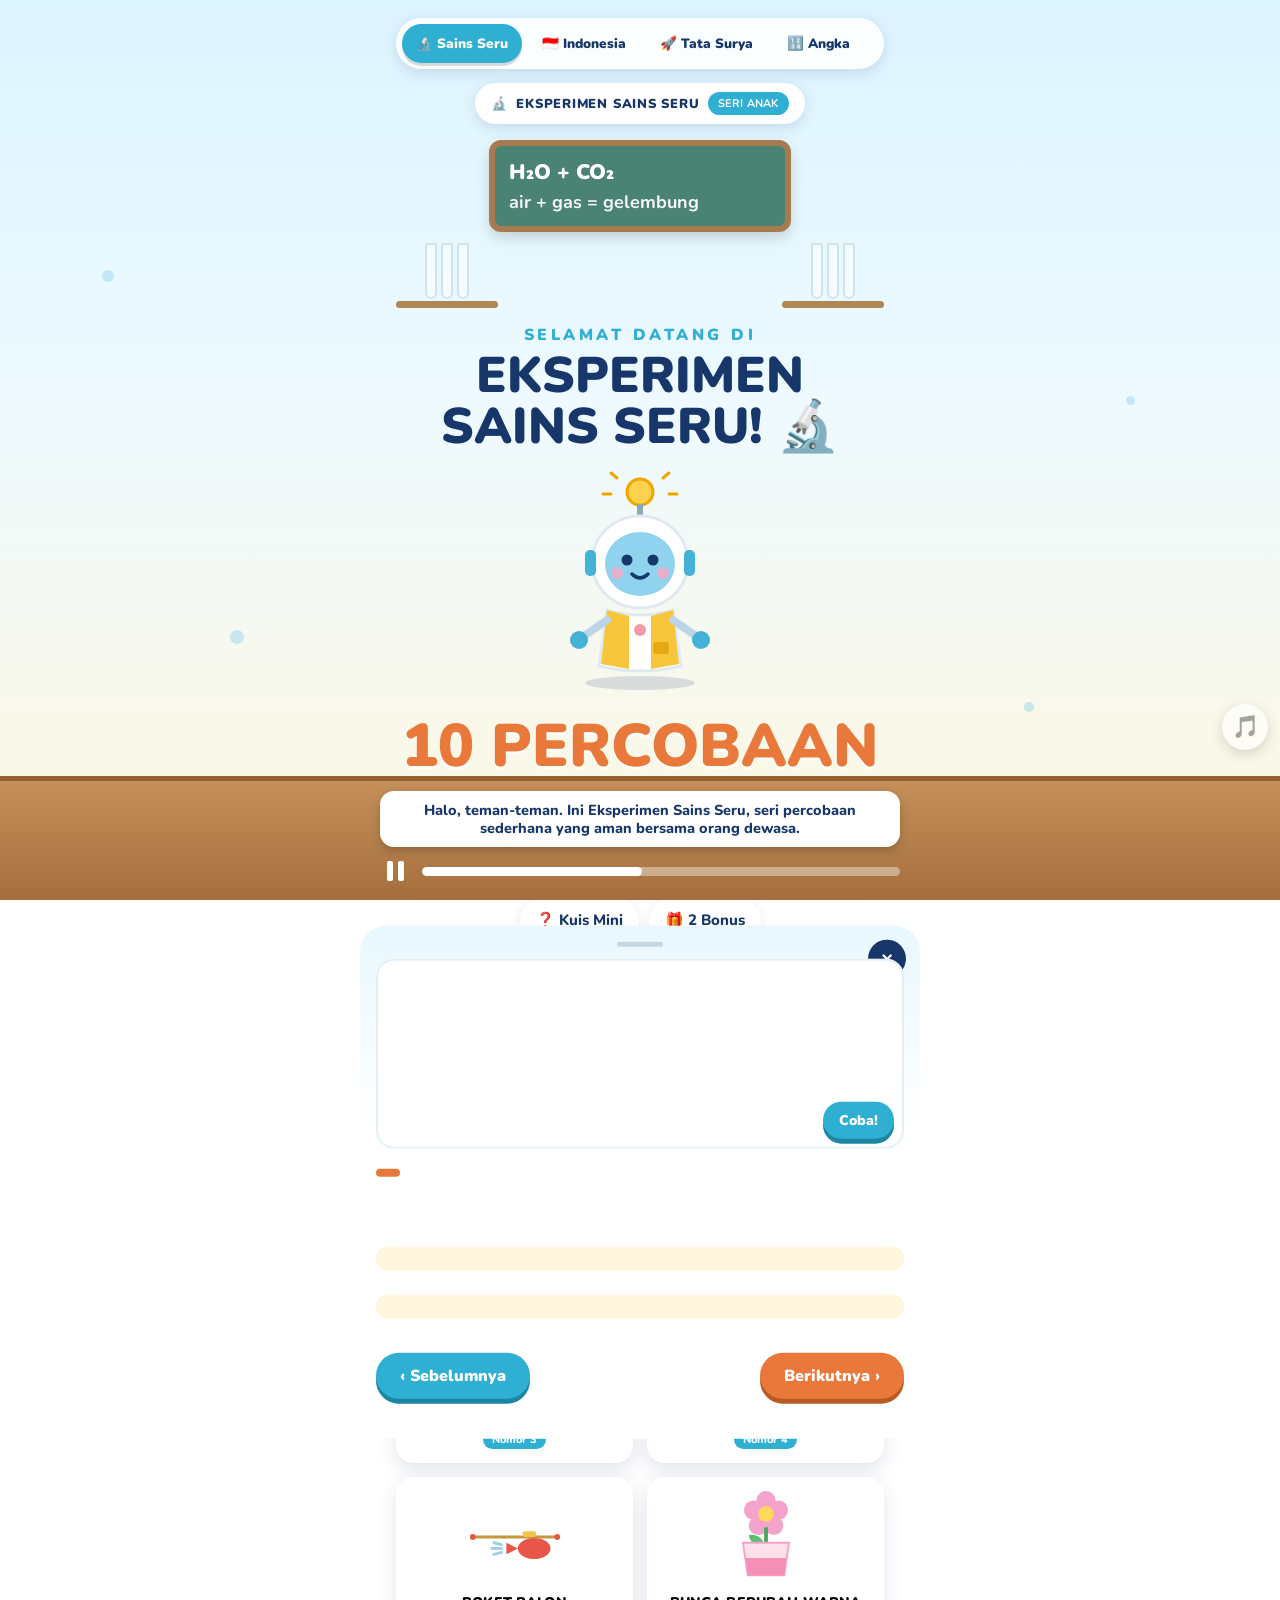
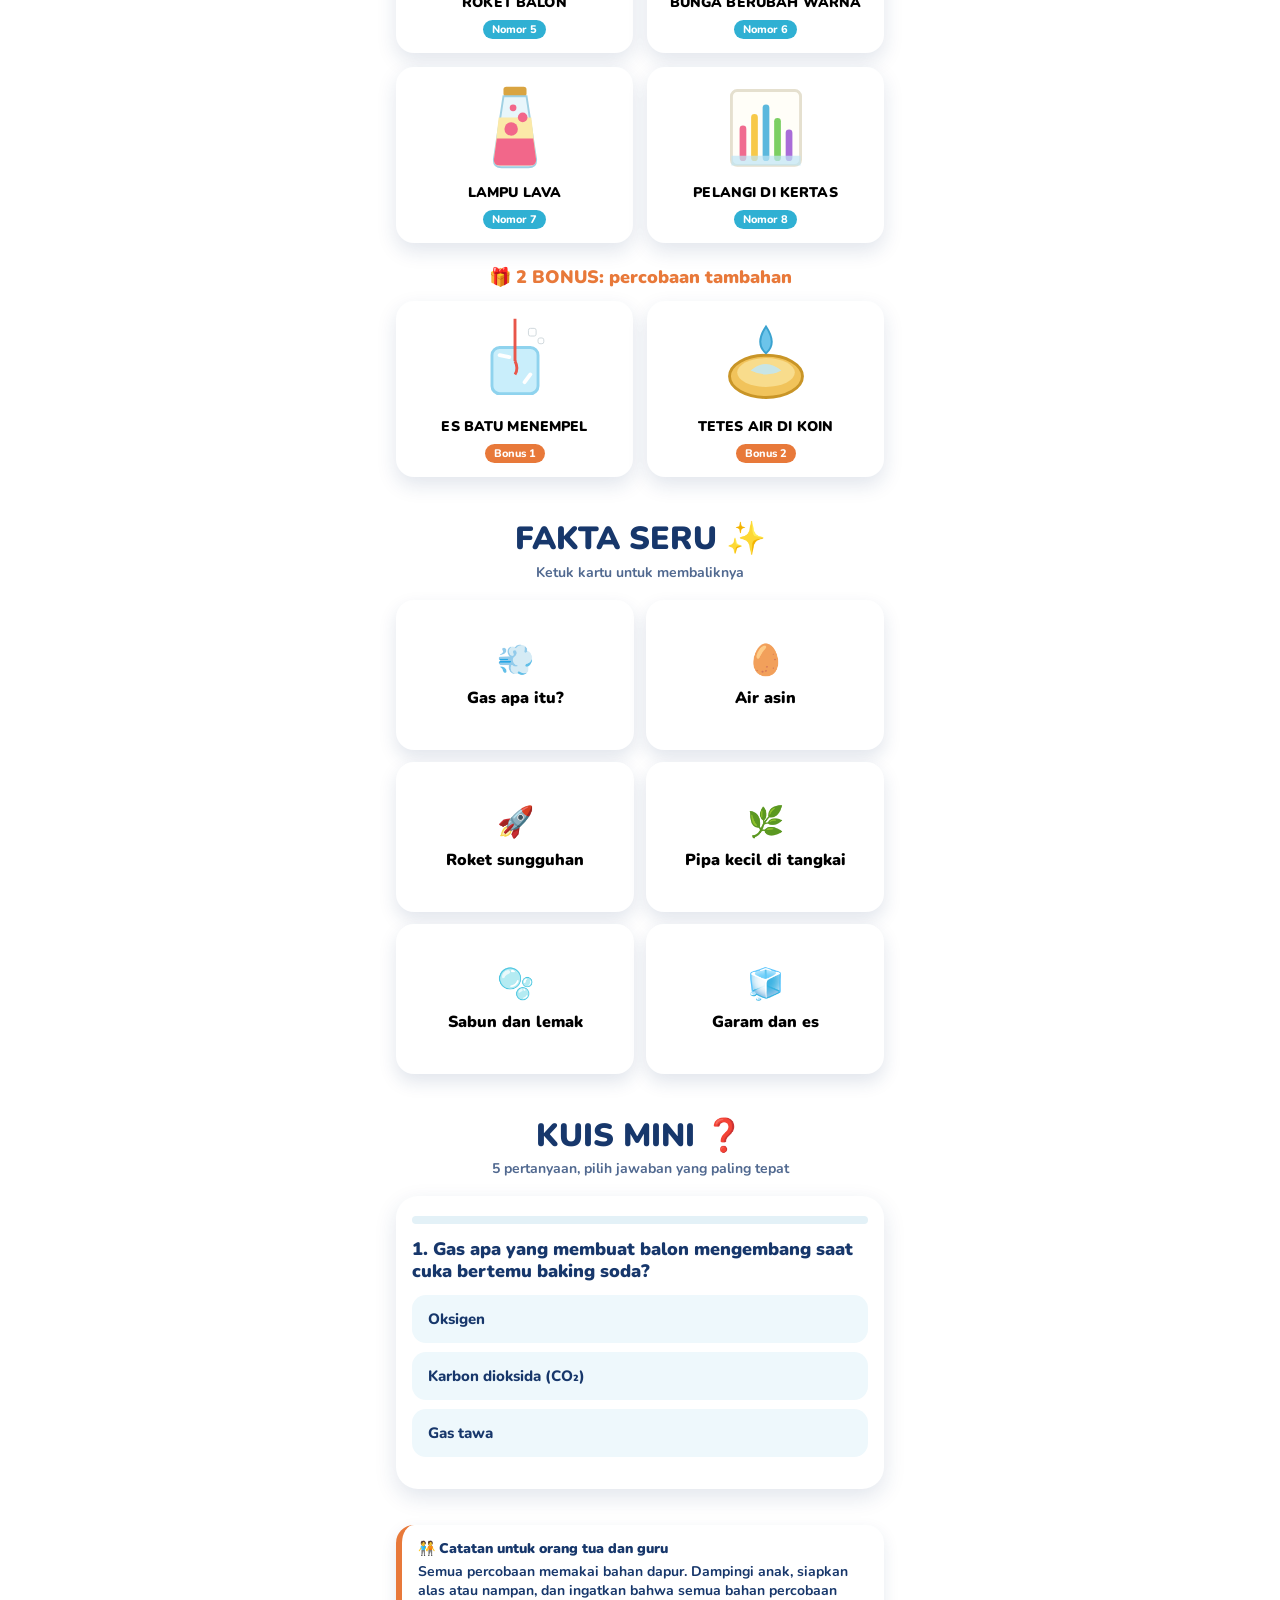
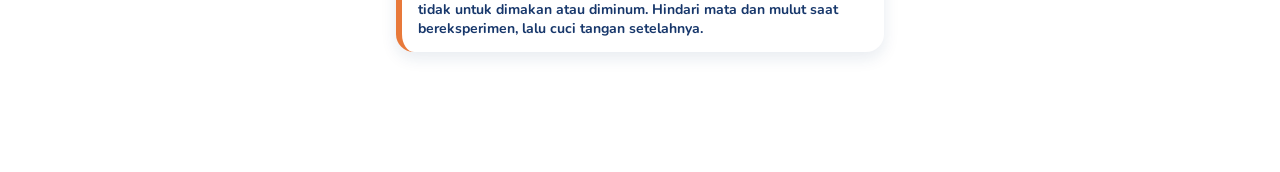
==== commit d3ae892f: "Seri Anak: suara narasi lebih natural, musik latar anak, tombol ganti suara Co-Authored-By: Claude S" ====
--- a/seri-anak/index.html
+++ b/seri-anak/index.html
@@ -279,6 +279,8 @@
 .apt.ico img{height:150px;width:auto;object-fit:contain}
 .apt.chp{font-size:14.5px;font-weight:900;background:#fff;border:2px solid var(--c,#7a5bb5);border-radius:999px;padding:7px 13px;color:#3b2a63;line-height:1.1;box-shadow:0 3px 8px rgba(59,42,99,.12)}
 @media (prefers-reduced-motion:reduce){*{animation:none!important;transition:none!important}}
+.mbtn{position:fixed;right:12px;bottom:150px;z-index:45;width:46px;height:46px;border-radius:50%;border:0;background:#fff;box-shadow:0 4px 14px rgba(0,0,0,.25);font-size:22px;cursor:pointer;font-family:inherit}
+.mbtn.off{opacity:.6;filter:grayscale(1)}
 </style>
 </head>
 <body>
@@ -300,12 +302,13 @@
   <div id="views"></div>
 </div>
 
+<button class="mbtn off" id="mbtn" aria-label="Musik latar">🎵</button>
 <div class="veil" id="veil"></div>
 <div class="sheet" id="sheet" role="dialog" aria-modal="true" aria-labelledby="st">
   <div class="grab"></div><button class="x" id="close" aria-label="Tutup">×</button>
   <div class="tagline" id="sn"></div>
   <h3 id="st"></h3>
-  <div id="g-player" style="display:none"><div class="applayer" id="applayer"><div class="apstage"><div id="apin" style="display:contents"></div><button class="apcover" id="apcover"><div class="pl">▶</div><span>Putar video</span></button></div><div class="apcap" id="apcap"></div><div class="apctrl"><button class="ghost" id="apprev" aria-label="Adegan sebelumnya">⏮</button><button id="applay" aria-label="Putar atau jeda">▶</button><button class="ghost" id="apnext" aria-label="Adegan berikutnya">⏭</button><div class="apdots" id="apdots"></div><button class="ghost" id="apvoice" aria-label="Suara narasi">🔇</button></div></div></div>
+  <div id="g-player" style="display:none"><div class="applayer" id="applayer"><div class="apstage"><div id="apin" style="display:contents"></div><button class="apcover" id="apcover"><div class="pl">▶</div><span>Putar video</span></button></div><div class="apcap" id="apcap"></div><div class="apctrl"><button class="ghost" id="apprev" aria-label="Adegan sebelumnya">⏮</button><button id="applay" aria-label="Putar atau jeda">▶</button><button class="ghost" id="apnext" aria-label="Adegan berikutnya">⏭</button><div class="apdots" id="apdots"></div><button class="ghost" id="apvsel" aria-label="Ganti suara">🎙️</button><button class="ghost" id="apvoice" aria-label="Suara narasi">🔇</button></div></div></div>
   <div class="demo" id="demo"><div id="ico"></div><button class="btn alt go" id="go">Coba!</button></div>
   <span class="adult" id="adult"></span>
   <div id="g-mats"><div class="h" id="h-mats"></div><div class="mats" id="mats"></div></div>
@@ -694,7 +697,15 @@
   if(AP)AP.playing=false;
 }
 function apPlayBtn(){const b=$('#applay');if(b&&AP)b.textContent=AP.playing?'❚❚':'▶'}
-function apSpeak(t){try{if(!AP.voice||!window.speechSynthesis)return;speechSynthesis.cancel();const u=new SpeechSynthesisUtterance(t);u.lang='id-ID';u.rate=.9;speechSynthesis.speak(u)}catch(e){}}
+let VOICES=[],VI=-1;
+function loadVoices(){try{VOICES=speechSynthesis.getVoices().filter(v=>/^id([-_]|$)/i.test(v.lang));if(VI<0||VI>=VOICES.length){let sv=null;try{sv=localStorage.getItem('voiceName')}catch(e){}const f=VOICES.findIndex(v=>v.name===sv);if(f>=0)VI=f;else{let b=-1,bs=-1;VOICES.forEach((v,i)=>{let sc=0;if(/natural|neural|online/i.test(v.name))sc+=6;if(/google/i.test(v.name))sc+=4;if(/gadis|damayanti|andini|siti|female|wanita/i.test(v.name))sc+=2;if(!v.localService)sc+=1;if(sc>bs){bs=sc;b=i}});VI=b}}}catch(e){}}
+try{loadVoices();speechSynthesis.onvoiceschanged=loadVoices}catch(e){}
+function apSpeak(t){try{if(!AP.voice||!window.speechSynthesis)return;speechSynthesis.cancel();if(!VOICES.length)loadVoices();
+  const parts=t.match(/[^.!?]+[.!?]*/g)||[t];
+  parts.forEach(p=>{p=p.trim();if(!p)return;const u=new SpeechSynthesisUtterance(p);u.lang='id-ID';if(VOICES[VI])u.voice=VOICES[VI];
+    const ex=/!$/.test(p),q=/\?$/.test(p);u.rate=ex?.98:.9;u.pitch=ex?1.2:q?1.15:1.08;u.volume=1;speechSynthesis.speak(u)})}catch(e){}}
+function apVoiceNext(){try{if(!VOICES.length)loadVoices();if(!VOICES.length){say('Perangkat ini hanya punya satu suara bahasa Indonesia.');return}VI=(VI+1)%VOICES.length;try{localStorage.setItem('voiceName',VOICES[VI].name)}catch(e){}
+  say('Suara: '+VOICES[VI].name);const was=AP.voice;AP.voice=true;speechSynthesis.cancel();const u=new SpeechSynthesisUtterance('Halo teman-teman, ayo belajar bersama!');u.lang='id-ID';u.voice=VOICES[VI];u.pitch=1.1;u.rate=.92;speechSynthesis.speak(u);AP.voice=was}catch(e){}}
 function apShow(i,play){
   if(AP.timer){clearTimeout(AP.timer);AP.timer=null}
   const sc=AP.sc[i];AP.i=i;
@@ -728,7 +739,29 @@
 $('#apprev').onclick=()=>{if(AP)apShow(Math.max(0,AP.i-1),AP.playing)};
 $('#apnext').onclick=()=>{if(AP)apShow(Math.min(AP.sc.length-1,AP.i+1),AP.playing)};
 $('#apdots').onclick=e=>{const i=e.target.closest('i');if(i&&AP)apShow(+i.dataset.k,AP.playing)};
+$('#apvsel').onclick=()=>{if(AP)apVoiceNext()};
 $('#apvoice').onclick=e=>{if(!AP)return;AP.voice=!AP.voice;e.target.textContent=AP.voice?'🔊':'🔇';e.target.classList.toggle('on',AP.voice);if(!AP.voice){try{speechSynthesis.cancel()}catch(_){}}};
+
+/* =================== MUSIK LATAR (dibuat langsung di browser) =================== */
+const MUS={ctx:null,g:null,timer:null,step:0,next:0,want:true,duck:false,started:false};
+const MEL=[72,0,76,0,79,76,72,0,74,0,77,0,81,77,74,0,76,0,79,0,83,79,76,0,79,77,76,74,72,0,0,0];
+const BAS=[48,53,55,48];
+const mhz=m=>440*Math.pow(2,(m-69)/12);
+function musNote(m,t,d,type,vol){const o=MUS.ctx.createOscillator(),g=MUS.ctx.createGain();o.type=type;o.frequency.value=mhz(m);g.gain.setValueAtTime(0.0001,t);g.gain.exponentialRampToValueAtTime(vol,t+0.02);g.gain.exponentialRampToValueAtTime(0.0001,t+d);o.connect(g);g.connect(MUS.g);o.start(t);o.stop(t+d+0.05)}
+function musTick(){if(!MUS.ctx)return;const e=0.27;while(MUS.next<MUS.ctx.currentTime+0.3){const i=MUS.step%32,t=MUS.next;
+  if(MEL[i])musNote(MEL[i],t,e*1.6,'triangle',0.5);
+  if(i%4===0)musNote(BAS[Math.floor(i/8)]-12+(i%8===4?7:0),t,e*2.2,'sine',0.45);
+  if(i%2===0)musNote(96,t,0.05,'square',0.03);
+  MUS.next+=e;MUS.step++}}
+function musApply(){if(!MUS.g)return;const on=MUS.want&&!MUS.duck&&!document.hidden;MUS.g.gain.setTargetAtTime(on?0.16:0.0001,MUS.ctx.currentTime,0.15);$('#mbtn').classList.toggle('off',!MUS.want)}
+function musStart(){try{if(!MUS.ctx){const C=window.AudioContext||window.webkitAudioContext;if(!C)return;MUS.ctx=new C();MUS.g=MUS.ctx.createGain();MUS.g.gain.value=0.0001;MUS.g.connect(MUS.ctx.destination)}
+  if(MUS.ctx.state==='suspended')MUS.ctx.resume();
+  if(!MUS.timer){MUS.next=MUS.ctx.currentTime+0.1;MUS.timer=setInterval(musTick,50)}
+  MUS.started=true;musApply()}catch(e){}}
+function musDuck(d){MUS.duck=d;musApply()}
+$('#mbtn').onclick=e=>{e.stopPropagation();MUS.want=!MUS.want;if(MUS.want)musStart();musApply();say(MUS.want?'Musik menyala.':'Musik dimatikan.')};
+document.addEventListener('pointerdown',function f(e){if(e.target.closest&&e.target.closest('#mbtn'))return;document.removeEventListener('pointerdown',f);musStart()});
+document.addEventListener('visibilitychange',musApply);
 
 const ORDER=['sains','indo','space','angka','hewan'];
 let cs=SERIES.sains, curKey='sains', cur=0;
@@ -811,7 +844,7 @@
   if(x.why)$('#why').textContent=x.why;
   if(x.q){$('#h-q').textContent=L.quiz||'❓ Kuis mini';renderSQ(x)}
   $('#prev').style.visibility=i===0?'hidden':'visible';$('#next').style.visibility=i===s.all.length-1?'hidden':'visible';
-  $('#veil').classList.add('on');$('#sheet').classList.add('on');$('#sheet').scrollTop=0;say(s.openSay);
+  $('#veil').classList.add('on');$('#sheet').classList.add('on');$('#sheet').scrollTop=0;say(s.openSay);musDuck(true);
 }
 function renderSQ(x){
   const box=$('#sq');box.innerHTML=`<div class="qt">${x.q}</div>`;let done=false;
@@ -824,7 +857,7 @@
   box.appendChild(fb);
 }
 function cnt(){const t=$$('#steps li'),d=$$('#steps li.done');$('#sp').textContent=t.length?`(${d.length}/${t.length} selesai)`:'';if(t.length&&d.length===t.length)say('Hebat! Semua langkah selesai.')}
-function closeSheet(){try{apStop()}catch(e){}
+function closeSheet(){try{apStop()}catch(e){}musDuck(false);
  $('#veil').classList.remove('on');$('#sheet').classList.remove('on')}
 $('#close').onclick=closeSheet;$('#veil').onclick=closeSheet;
 $('#prev').onclick=()=>openSheet(cur-1);$('#next').onclick=()=>openSheet(cur+1);
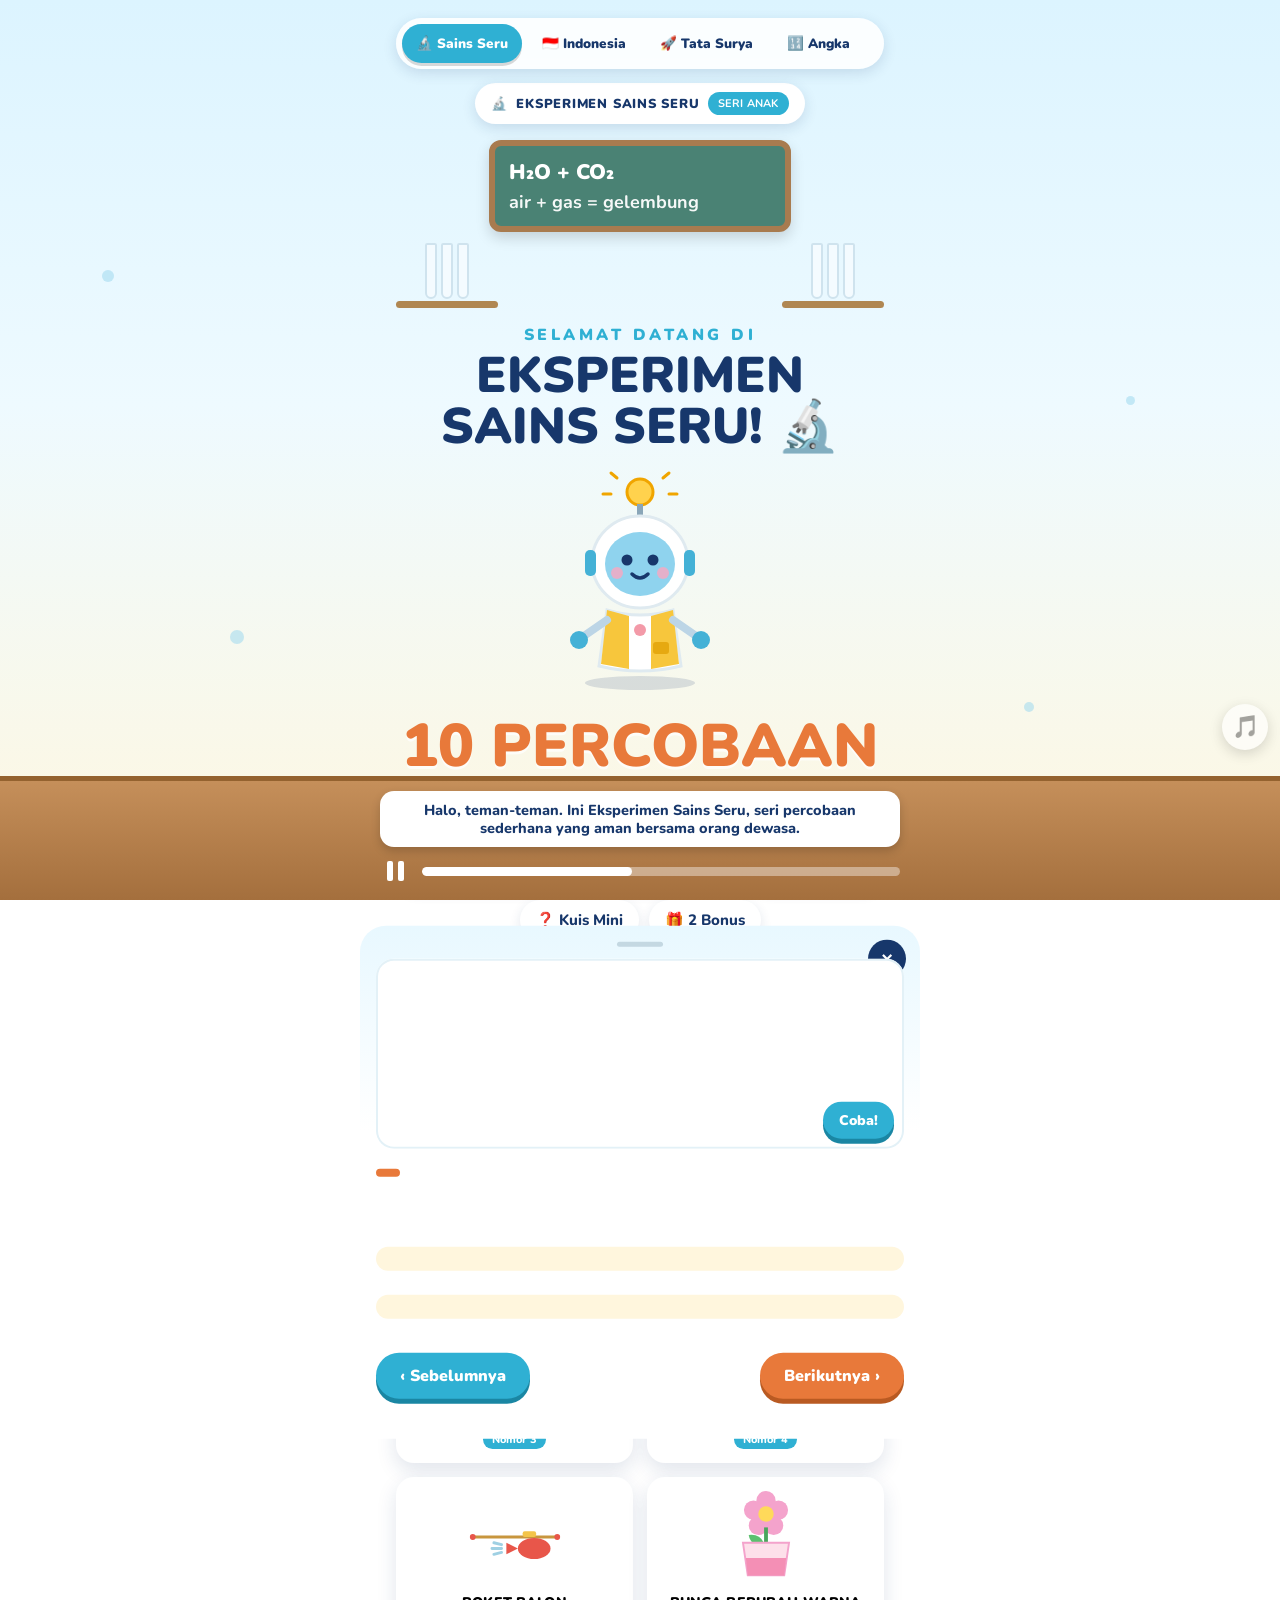
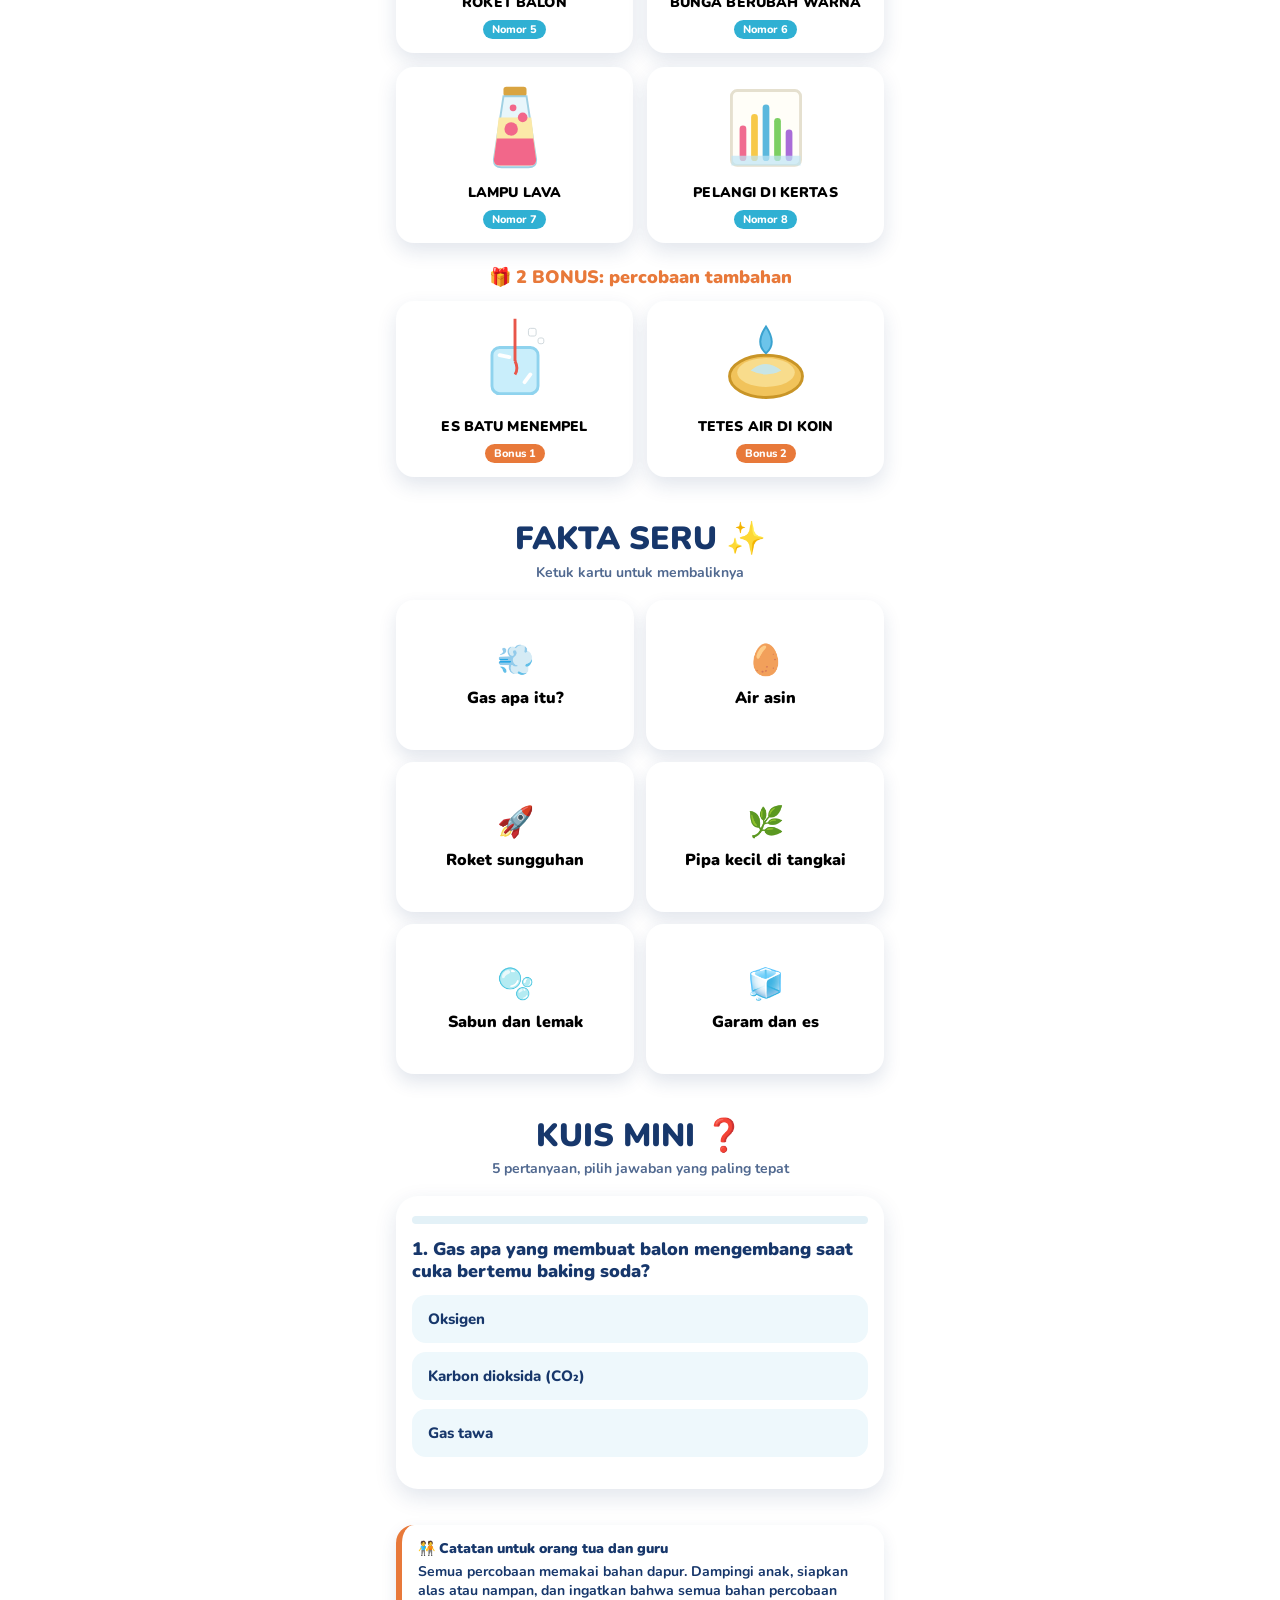
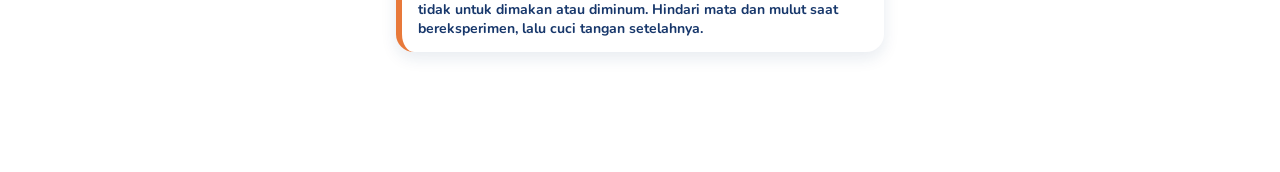
==== commit 08a946a5: "Seri Anak: intonasi narasi (naik turun nada, jeda antar frasa, hitungan naik, pertanyaan naik) Co-Au" ====
--- a/seri-anak/index.html
+++ b/seri-anak/index.html
@@ -674,7 +674,7 @@
 ['sains','indo','space','hewan'].forEach(k=>{const s=SERIES[k];[...s.items,...s.bonus].forEach(x=>{x.scenes=genScenes(k,s,x)})});
 
 let AP=null;
-function apDur(sc){if(sc.dur)return sc.dur;const n=sc.rows.reduce((a,r)=>a+r.length,0);return Math.max(4500,n*600+3200,sc.narasi.length*70+1800)}
+function apDur(sc){if(sc.dur)return sc.dur;const n=sc.rows.reduce((a,r)=>a+r.length,0);return Math.max(4500,n*600+3200,sc.narasi.length*85+2200)}
 function apBuild(sc){
   let d=0;const total=sc.rows.reduce((a,r)=>a+r.length,0),xd=(total*0.6+0.5).toFixed(2)+'s';
   let h=sc.head?`<div class="aphead">${sc.head}</div>`:'';
@@ -691,7 +691,7 @@
   if(sc.note)h+=`<div class="apnote" style="--nd:${(d+0.2).toFixed(2)}s">${sc.note}</div>`;
   return h;
 }
-function apStop(){
+function apStop(){SPG++;
   if(AP&&AP.timer){clearTimeout(AP.timer);AP.timer=null}
   try{speechSynthesis.cancel()}catch(e){}
   if(AP)AP.playing=false;
@@ -700,12 +700,27 @@
 let VOICES=[],VI=-1;
 function loadVoices(){try{VOICES=speechSynthesis.getVoices().filter(v=>/^id([-_]|$)/i.test(v.lang));if(VI<0||VI>=VOICES.length){let sv=null;try{sv=localStorage.getItem('voiceName')}catch(e){}const f=VOICES.findIndex(v=>v.name===sv);if(f>=0)VI=f;else{let b=-1,bs=-1;VOICES.forEach((v,i)=>{let sc=0;if(/natural|neural|online/i.test(v.name))sc+=6;if(/google/i.test(v.name))sc+=4;if(/gadis|damayanti|andini|siti|female|wanita/i.test(v.name))sc+=2;if(!v.localService)sc+=1;if(sc>bs){bs=sc;b=i}});VI=b}}}catch(e){}}
 try{loadVoices();speechSynthesis.onvoiceschanged=loadVoices}catch(e){}
-function apSpeak(t){try{if(!AP.voice||!window.speechSynthesis)return;speechSynthesis.cancel();if(!VOICES.length)loadVoices();
-  const parts=t.match(/[^.!?]+[.!?]*/g)||[t];
-  parts.forEach(p=>{p=p.trim();if(!p)return;const u=new SpeechSynthesisUtterance(p);u.lang='id-ID';if(VOICES[VI])u.voice=VOICES[VI];
-    const ex=/!$/.test(p),q=/\?$/.test(p);u.rate=ex?.98:.9;u.pitch=ex?1.2:q?1.15:1.08;u.volume=1;speechSynthesis.speak(u)})}catch(e){}}
+let SPG=0;
+function apSpeak(t){try{if(!AP.voice||!window.speechSynthesis)return;speechSynthesis.cancel();SPG++;const g=SPG;if(!VOICES.length)loadVoices();
+  const q=[];
+  (t.match(/[^.!?]+[.!?]*/g)||[t]).forEach(sen=>{sen=sen.trim();if(!sen)return;
+    const end=/[!?]$/.test(sen)?sen.slice(-1):'.';
+    let ph=sen.replace(/[.!?]+$/,'').split(/\s*[,:;]\s*/).filter(Boolean);
+    const out=[];ph.forEach(x=>{const w=x.split(/\s+/);if(w.length>7){const h=Math.ceil(w.length/2);out.push(w.slice(0,h).join(' '),w.slice(h).join(' '))}else out.push(x)});
+    ph=out;const n=ph.length,list=n>=3&&ph.every(x=>x.split(/\s+/).length<=2);
+    ph.forEach((x,k)=>{const last=k===n-1;let pitch,rate,gap;
+      if(list){pitch=last?1.02:1.0+0.28*(k/Math.max(1,n-2));rate=last?.8:.88;gap=last?420:170}
+      else if(last){if(end==='?'){pitch=1.32;rate=.88}else if(end==='!'){pitch=1.12;rate=.9}else{pitch=.98;rate=.84}gap=420}
+      else{const f=k/Math.max(1,n-1);pitch=(end==='!'?1.3:1.2)-0.18*f+(k%2?0.05:0);rate=end==='!'?1.0:.93;gap=150}
+      if(k===0&&n>1&&!list)pitch+=0.06;
+      q.push({x,pitch,rate,gap})})});
+  let i=0;const next=()=>{if(g!==SPG||i>=q.length)return;const it=q[i++];const u=new SpeechSynthesisUtterance(it.x);u.lang='id-ID';if(VOICES[VI])u.voice=VOICES[VI];
+    u.pitch=Math.max(0.1,Math.min(2,it.pitch));u.rate=it.rate;u.volume=1;
+    let done=false;const go=()=>{if(done)return;done=true;if(g===SPG)setTimeout(next,it.gap)};u.onend=go;u.onerror=go;
+    speechSynthesis.speak(u)};
+  next()}catch(e){}}
 function apVoiceNext(){try{if(!VOICES.length)loadVoices();if(!VOICES.length){say('Perangkat ini hanya punya satu suara bahasa Indonesia.');return}VI=(VI+1)%VOICES.length;try{localStorage.setItem('voiceName',VOICES[VI].name)}catch(e){}
-  say('Suara: '+VOICES[VI].name);const was=AP.voice;AP.voice=true;speechSynthesis.cancel();const u=new SpeechSynthesisUtterance('Halo teman-teman, ayo belajar bersama!');u.lang='id-ID';u.voice=VOICES[VI];u.pitch=1.1;u.rate=.92;speechSynthesis.speak(u);AP.voice=was}catch(e){}}
+  say('Suara: '+VOICES[VI].name);const was=AP.voice;AP.voice=true;SPG++;speechSynthesis.cancel();const u=new SpeechSynthesisUtterance('Halo teman-teman, ayo belajar bersama!');u.lang='id-ID';u.voice=VOICES[VI];u.pitch=1.1;u.rate=.92;speechSynthesis.speak(u);AP.voice=was}catch(e){}}
 function apShow(i,play){
   if(AP.timer){clearTimeout(AP.timer);AP.timer=null}
   const sc=AP.sc[i];AP.i=i;
@@ -733,14 +748,14 @@
 $('#apcover').onclick=()=>{if(!AP)return;AP.playing=true;AP.ended=false;apPlayBtn();apShow(AP.i>=AP.sc.length-1?0:AP.i,true)};
 $('#applay').onclick=()=>{
   if(!AP)return;
-  if(AP.playing){AP.playing=false;if(AP.timer){clearTimeout(AP.timer);AP.timer=null}try{speechSynthesis.cancel()}catch(e){}$$('.apdots i.cur').forEach(e=>e.style.setProperty('--ps','paused'));apPlayBtn();return}
+  if(AP.playing){AP.playing=false;if(AP.timer){clearTimeout(AP.timer);AP.timer=null}SPG++;try{speechSynthesis.cancel()}catch(e){}$$('.apdots i.cur').forEach(e=>e.style.setProperty('--ps','paused'));apPlayBtn();return}
   $('#apcover').click();
 };
 $('#apprev').onclick=()=>{if(AP)apShow(Math.max(0,AP.i-1),AP.playing)};
 $('#apnext').onclick=()=>{if(AP)apShow(Math.min(AP.sc.length-1,AP.i+1),AP.playing)};
 $('#apdots').onclick=e=>{const i=e.target.closest('i');if(i&&AP)apShow(+i.dataset.k,AP.playing)};
 $('#apvsel').onclick=()=>{if(AP)apVoiceNext()};
-$('#apvoice').onclick=e=>{if(!AP)return;AP.voice=!AP.voice;e.target.textContent=AP.voice?'🔊':'🔇';e.target.classList.toggle('on',AP.voice);if(!AP.voice){try{speechSynthesis.cancel()}catch(_){}}};
+$('#apvoice').onclick=e=>{if(!AP)return;AP.voice=!AP.voice;e.target.textContent=AP.voice?'🔊':'🔇';e.target.classList.toggle('on',AP.voice);if(!AP.voice){SPG++;try{speechSynthesis.cancel()}catch(_){}}};
 
 /* =================== MUSIK LATAR (dibuat langsung di browser) =================== */
 const MUS={ctx:null,g:null,timer:null,step:0,next:0,want:true,duck:false,started:false};
